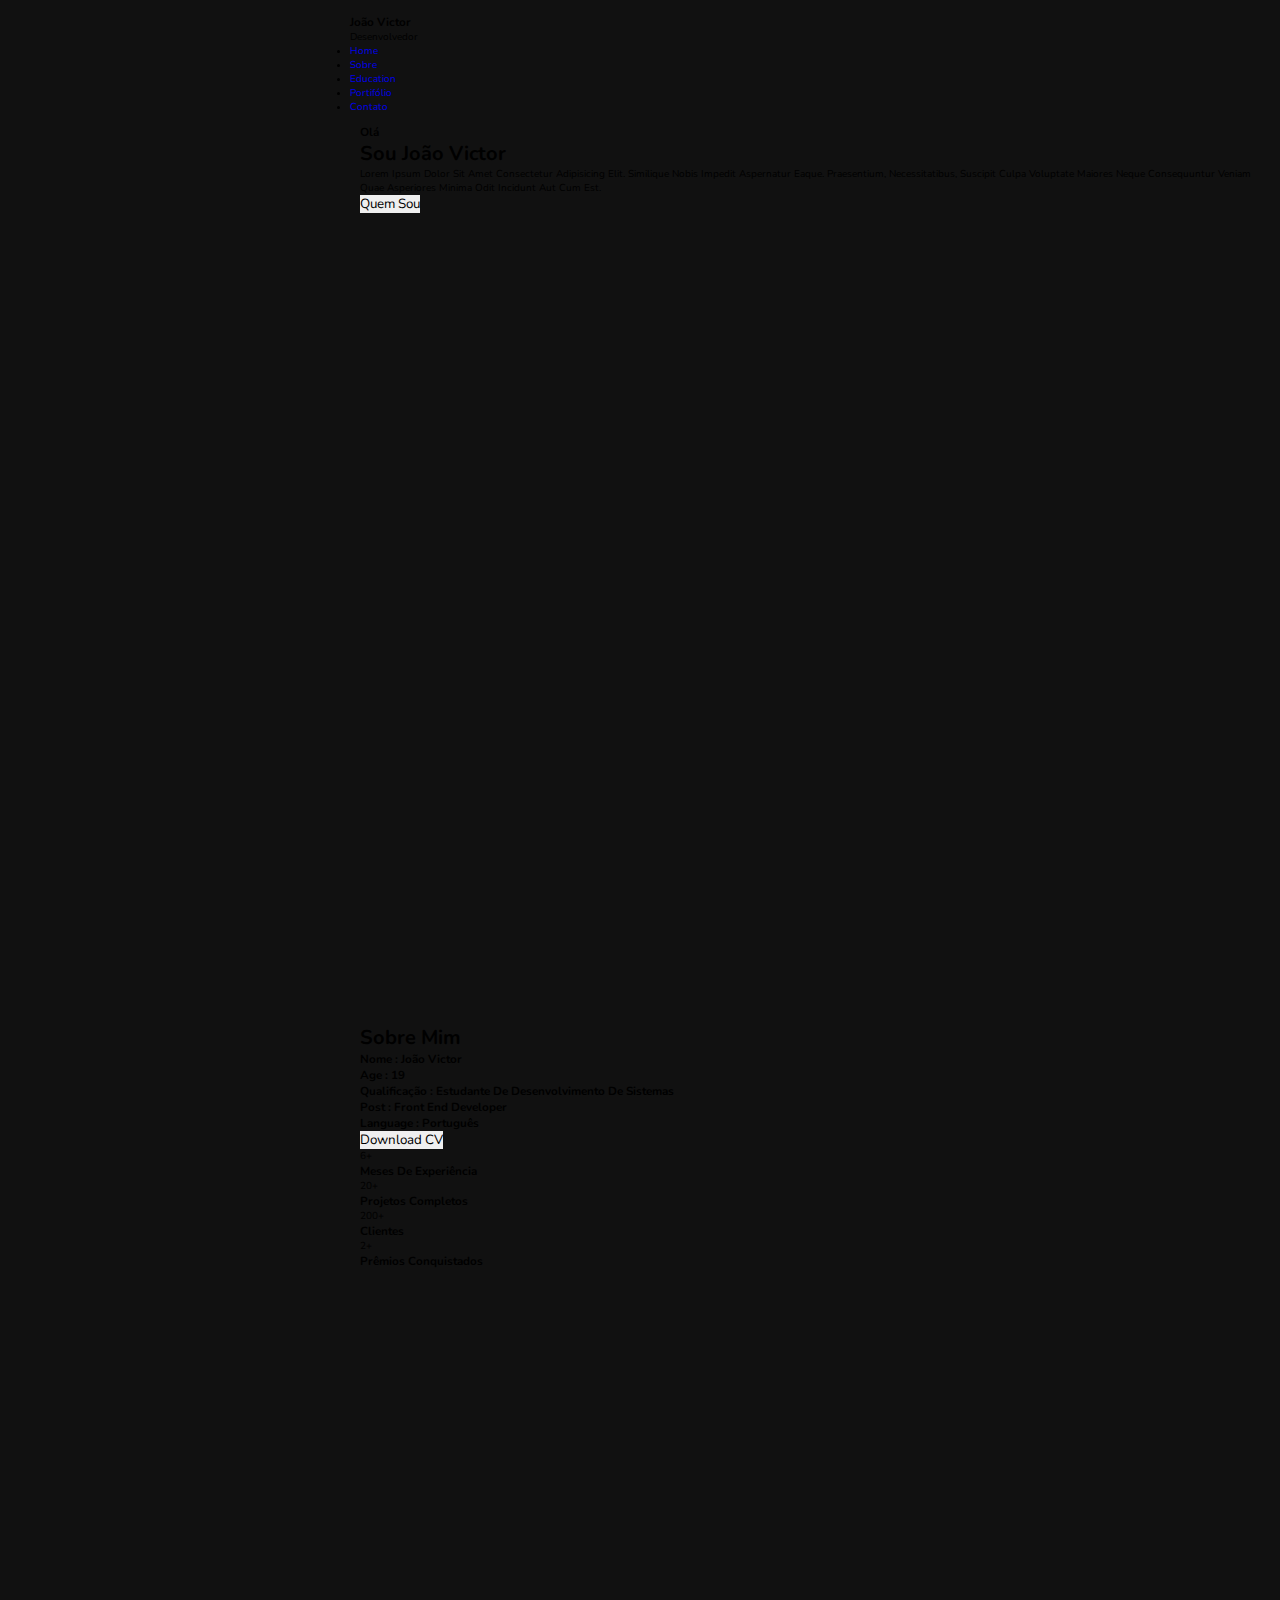
==== index (3).html @ 53fe6051 "projeto meu portifolio" ====
<!DOCTYPE html>
<html lang="pt-br">
<head>
    <meta charset="UTF-8">
    <meta http-equiv="X-UA-Compatible" content="IE=edge">
    <meta name="viewport" content="width=device-width, initial-scale=1.0">
    <title>Portifólio</title>

    <link rel="stylesheet" href="/portifolio (1).css">
    <!--Font awesome link-->
    <link rel="stylesheet" href="https://cdnjs.cloudflare.com/ajax/libs/font-awesome/6.1.1/css/all.min.css" integrity="sha512-KfkfwYDsLkIlwQp6LFnl8zNdLGxu9YAA1QvwINks4PhcElQSvqcyVLLD9aMhXd13uQjoXtEKNosOWaZqXgel0g==" crossorigin="anonymous" referrerpolicy="no-referrer" />
</head>
<body>

    <header>
<div class="user">
<img src="img/semfoto.jpeg" alt="">
<h3 class="nome">
    João Victor
</h3>
<p class="post">
     Desenvolvedor
</p>

</div>

<nav class="navbar">

    <ul>
        <li><a href="#home">Home</a></li>
        <li><a href="#sobre">Sobre</a></li>
        <li><a href="#education">Education</a></li>
        <li><a href="#portifolio">Portifólio</a></li>
        <li><a href="#contato">Contato</a></li>
    </ul>
</nav>


    </header>

    <div id="menu" class="fa fa-bars"></div>






    <section class="home" id="home">
<h3>Olá</h3>
<h1>Sou <span>João Victor</span></h1>

<p>
    Lorem ipsum dolor sit amet consectetur adipisicing elit. Similique nobis impedit aspernatur eaque. Praesentium, necessitatibus, suscipit culpa voluptate maiores neque consequuntur veniam quae asperiores minima odit incidunt aut cum est.
</p>

<a href="#sobre"><button class="btn">Quem sou <i class="fas fa-user"></i></button></a>
    </section>

<section class="sobre" id="sobre">

    <h1 class="heading"><span>Sobre </span>Mim</h1>
    <div class="row">
        <div class="info">
            <h3><span>nome : </span> João Victor</h3>
            <h3><span>age : </span>19</h3>
            <h3><span>Qualificação : </span>Estudante de Desenvolvimento de Sistemas</h3>
            <h3><span>post : </span> front end developer</h3>
        <h3><span>language : </span>Português</h3>
        <a href="#"><button class="btn">download CV <i class="fas fa-download"></i></button></a>
        </div>
        <div class="counter">
            <div class="box">
                <span>6+</span>
                <h3>meses de Experiência</h3>
            </div>

            <div class="box">
                <span>20+</span>
                <h3>Projetos completos</h3>
            </div>
    
    
            <div class="box">
                <span>200+</span>
                <h3>Clientes </h3>
            </div>
    
            <div class="box">
                <span>2+</span>
                <h3>Prêmios conquistados</h3>
            </div>
</div>    
    </div><!--row-->
</section>

<!--fim---------------------------------------------------------------------->
    



</body>
</html>
---- portifolio (1).css ----
@import url('https://fonts.googleapis.com/css2?family=Nunito:wght@300;400;600&display=swap');

:root{

    --blue:#4cc5f5;
    /*--yellow:#f9ca24;*/
}

*{
    font-family: 'Nunito', sans-serif;
    margin: 0;
    padding: 0;
    box-sizing: border-box;
    text-decoration: none;
    outline: none;
    border: none;
    text-transform: capitalize;
    transition: all .2s linear;
}

*::selection{
    background: var(--blue);
    color: #333;
}

html{
    font-size: 62.5%;
    overflow-x: hidden;
}
html::-webkit-scrollbar{
    width: 1.4rem;
}
html::-webkit-scrollbar-track{
    background: #222;
}
html::-webkit-scrollbar-thumb{
    background: var(--blue);
}
body{
    background: #111;
    overflow-x: hidden;
    padding-left: 35rem;
    
}

section{

    min-height: 100vh;
    padding: 1rem;
}

/*fim--------------------------------------------------*/
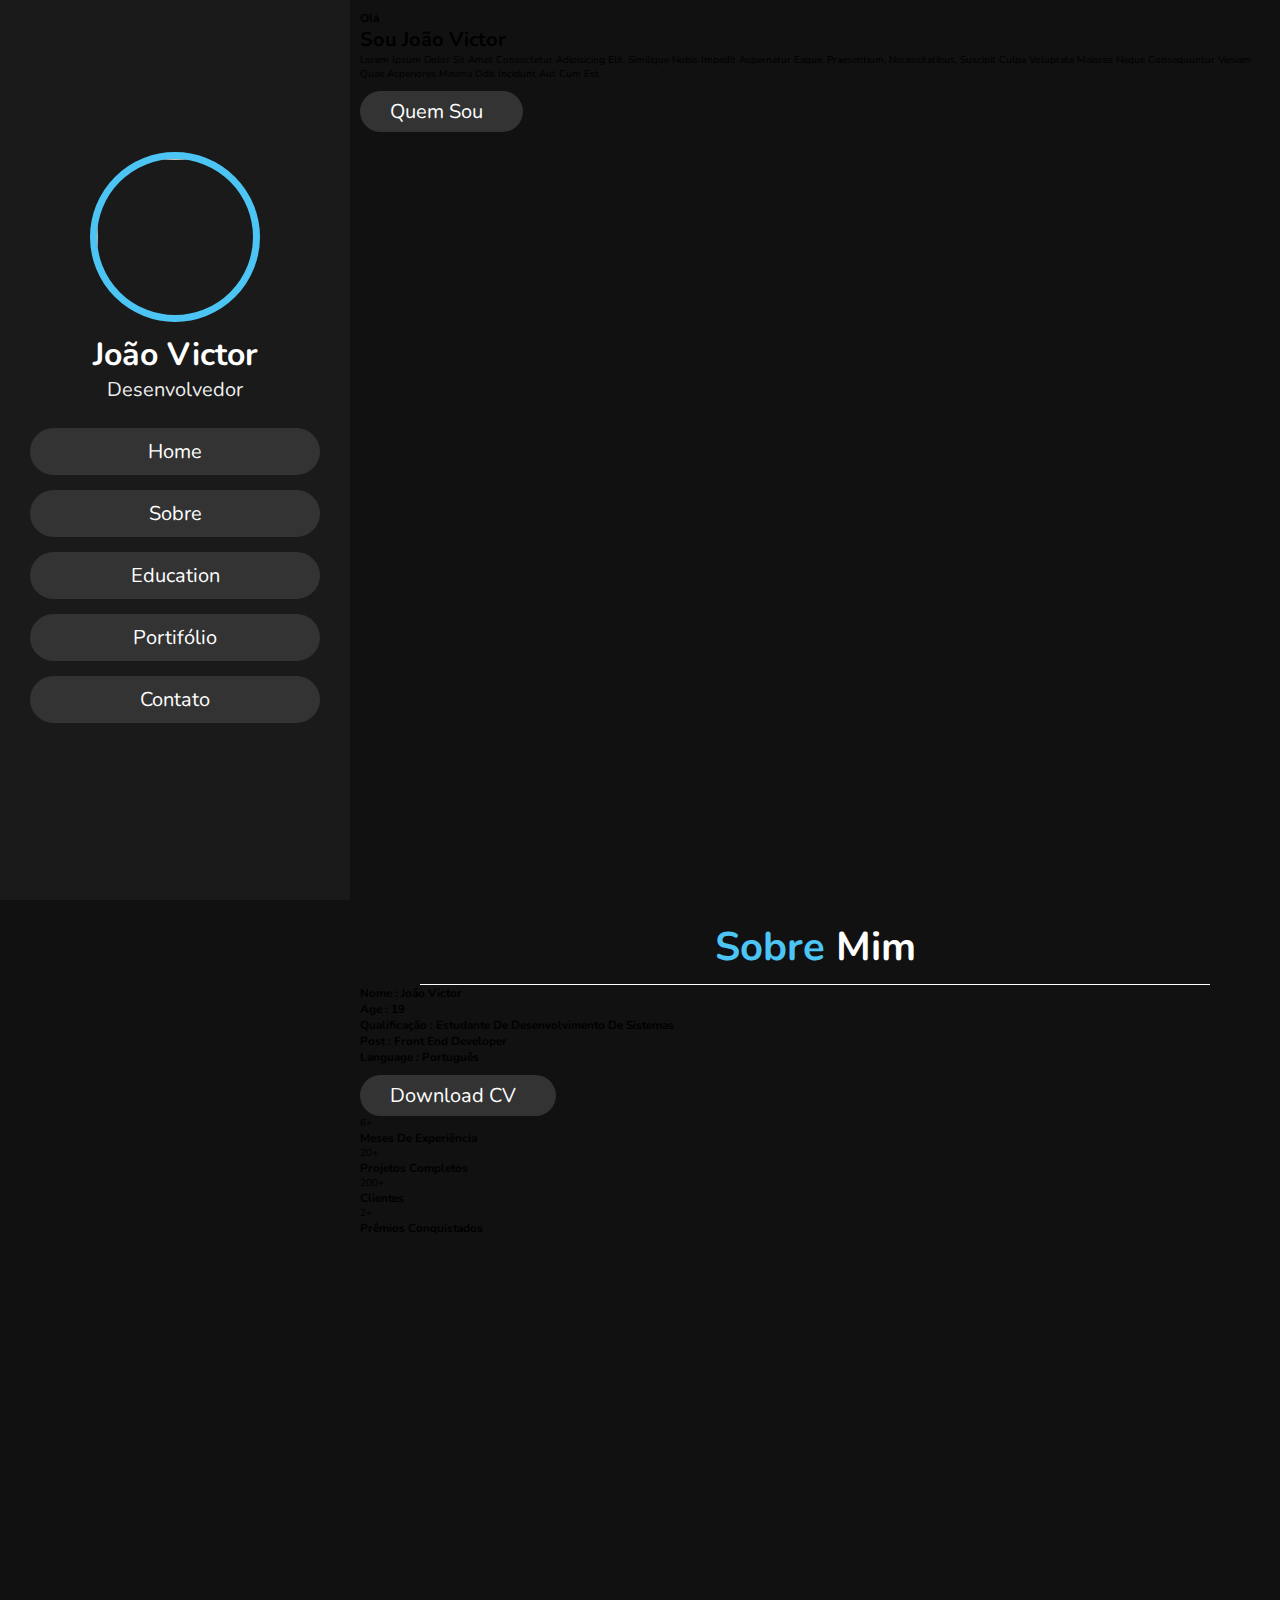
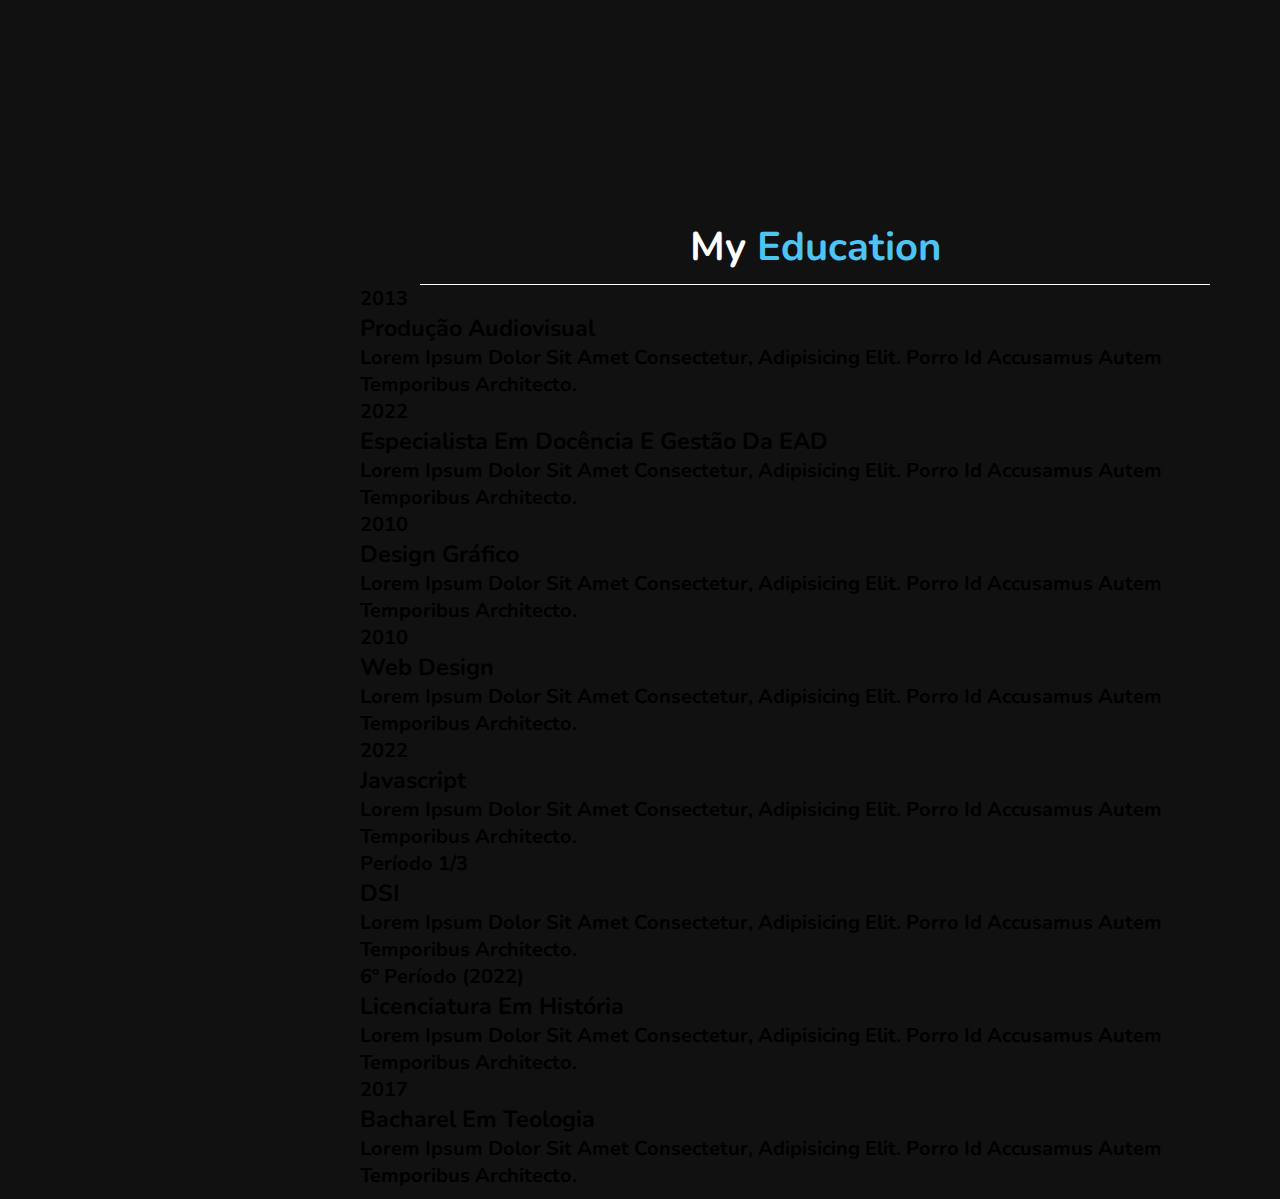
==== commit a2e40d66: "menu de informacao" ====
--- a/index (3).html
+++ b/index (3).html
@@ -93,7 +93,77 @@
     </div><!--row-->
 </section>
 
-<!--fim---------------------------------------------------------------------->
+
+<!--education-->
+<section class="education" id="education">
+    <h1 class="heading">My <span> 
+        Education</span><h1>
+        <div class="box-container">
+    
+        <div class="box">
+        <i class="fas fa-graduation-cap"></i>
+        <span>2013</span>
+        <h3>Produção Audiovisual</h3>
+        <p>Lorem ipsum dolor sit amet consectetur, adipisicing elit. Porro id accusamus autem temporibus architecto.</p>
+            </div>
+            <div class="box">
+                <i class="fas fa-graduation-cap"></i>
+                <span>2022</span>
+                <h3 class="tam">Especialista em Docência e Gestão da EAD</h3>
+                <p>Lorem ipsum dolor sit amet consectetur, adipisicing elit. Porro id accusamus autem temporibus architecto.</p>
+        
+            </div>
+        
+            <div class="box">
+                <i class="fas fa-graduation-cap"></i>
+                <span>2010</span>
+                <h3>Design Gráfico</h3>
+                <p>Lorem ipsum dolor sit amet consectetur, adipisicing elit. Porro id accusamus autem temporibus architecto.</p>
+        
+            </div>
+            <div class="box">
+                <i class="fas fa-graduation-cap"></i>
+                <span>2010</span>
+                <h3>Web Design</h3>
+                <p>Lorem ipsum dolor sit amet consectetur, adipisicing elit. Porro id accusamus autem temporibus architecto.</p>
+        
+            </div>
+        
+            <div class="box">
+                <i class="fas fa-graduation-cap"></i>
+                <span>2022</span>
+                <h3 >Javascript</h3>
+                <p>Lorem ipsum dolor sit amet consectetur, adipisicing elit. Porro id accusamus autem temporibus architecto.</p>
+        
+            </div>
+        
+            <div class="box">
+                <i class="fas fa-graduation-cap"></i>
+                <span>Período 1/3</span>
+                <h3>DSI</h3>
+                <p>Lorem ipsum dolor sit amet consectetur, adipisicing elit. Porro id accusamus autem temporibus architecto.</p>
+        
+            </div>
+        
+            <div class="box">
+                <i class="fas fa-graduation-cap"></i>
+                <span>6º Período (2022)</span>
+                <h3>Licenciatura em História</h3>
+                <p>Lorem ipsum dolor sit amet consectetur, adipisicing elit. Porro id accusamus autem temporibus architecto.</p>
+        
+            </div>
+        
+            <div class="box">
+                <i class="fas fa-graduation-cap"></i>
+                <span>2017</span>
+                <h3>Bacharel em Teologia</h3>
+                <p>Lorem ipsum dolor sit amet consectetur, adipisicing elit. Porro id accusamus autem temporibus architecto.</p>
+        
+            </div>
+    
+            </div><!--box-container-->
+        </section>
+    
     
 
 
--- a/portifolio (1).css
+++ b/portifolio (1).css
@@ -49,4 +49,107 @@
     padding: 1rem;
 }
 
-/*fim--------------------------------------------------*/
+
+.btn{
+    padding: .7rem 3rem;
+    background: #333;
+    color: #fff;
+    cursor: pointer;
+    margin-top: 1rem;
+    font-size: 2rem;
+    border-radius: 5rem;
+}
+
+.btn i {
+    padding: 0 .5rem;
+    font-size: 1.8rem;
+}
+
+.btn:hover{
+    background: var(--blue);
+}
+
+.heading{
+    text-align: center;
+    margin: 0 6rem;
+    font-size: 4rem;
+    padding: 1rem;
+    border-bottom: .1rem solid #fff;
+    color: #fff;
+}
+
+.heading span{
+    color: var(--blue);
+}
+
+header{
+        position: fixed;
+        top: 0;
+        left: 0;
+        z-index: 1000;
+        height: 100%;
+        width: 35rem;
+        background: #1a1a1a;
+        display: flex;
+        align-items: center;
+        justify-content: center;
+        flex-flow: column;
+        text-align: center;
+}
+
+header .user img{
+        height: 17rem;
+        width: 17rem;
+        border-radius: 50%;
+        object-fit: cover;
+        margin-bottom: 1rem;
+        border: .7rem solid var(--blue);
+}
+
+header .user .nome{
+        font-size: 3.2rem;
+        color: #fff;
+}
+
+header .user .post{
+        font-size: 2rem;
+        color: #eee;
+}
+
+header .navbar{
+            width: 100%;
+        
+}
+
+header .navbar ul{
+            list-style: none;
+            padding: 1rem 3rem;
+}
+
+header .navbar ul li a{
+            display: block;
+            padding: 1rem;
+            margin: 1.5rem 0;
+            background: #333;
+            color: #fff;
+            font-size: 2rem;
+            border-radius: 5rem;
+}      
+
+header .navbar ul li a:hover{
+            background: var(--blue);
+}        
+
+ #menu{
+            position: fixed;
+            top:2rem; 
+            right:2rem;
+            background:#333;
+            color:#fff;
+            cursor: pointer;
+            font-size: 2.5rem;
+            padding:1rem 1.5rem;
+            z-index: 1000;
+            display: none;
+}
+    
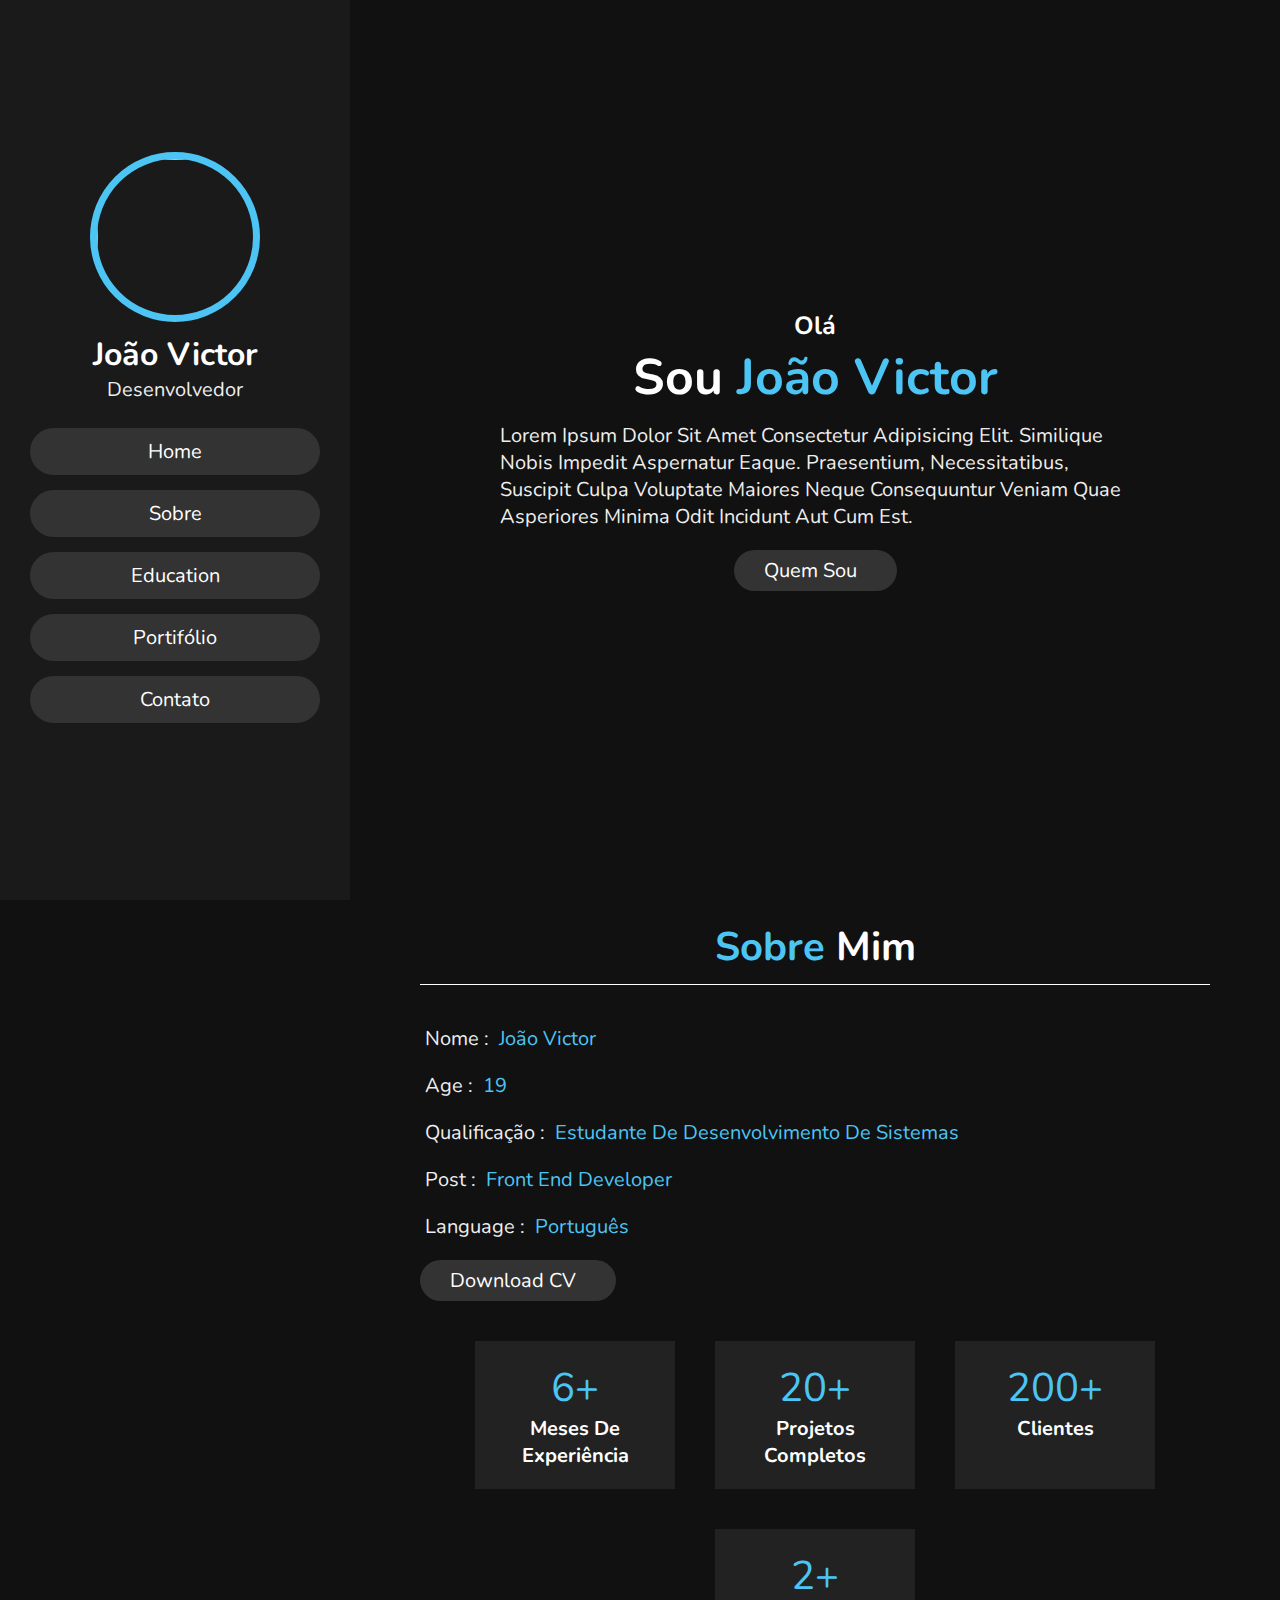
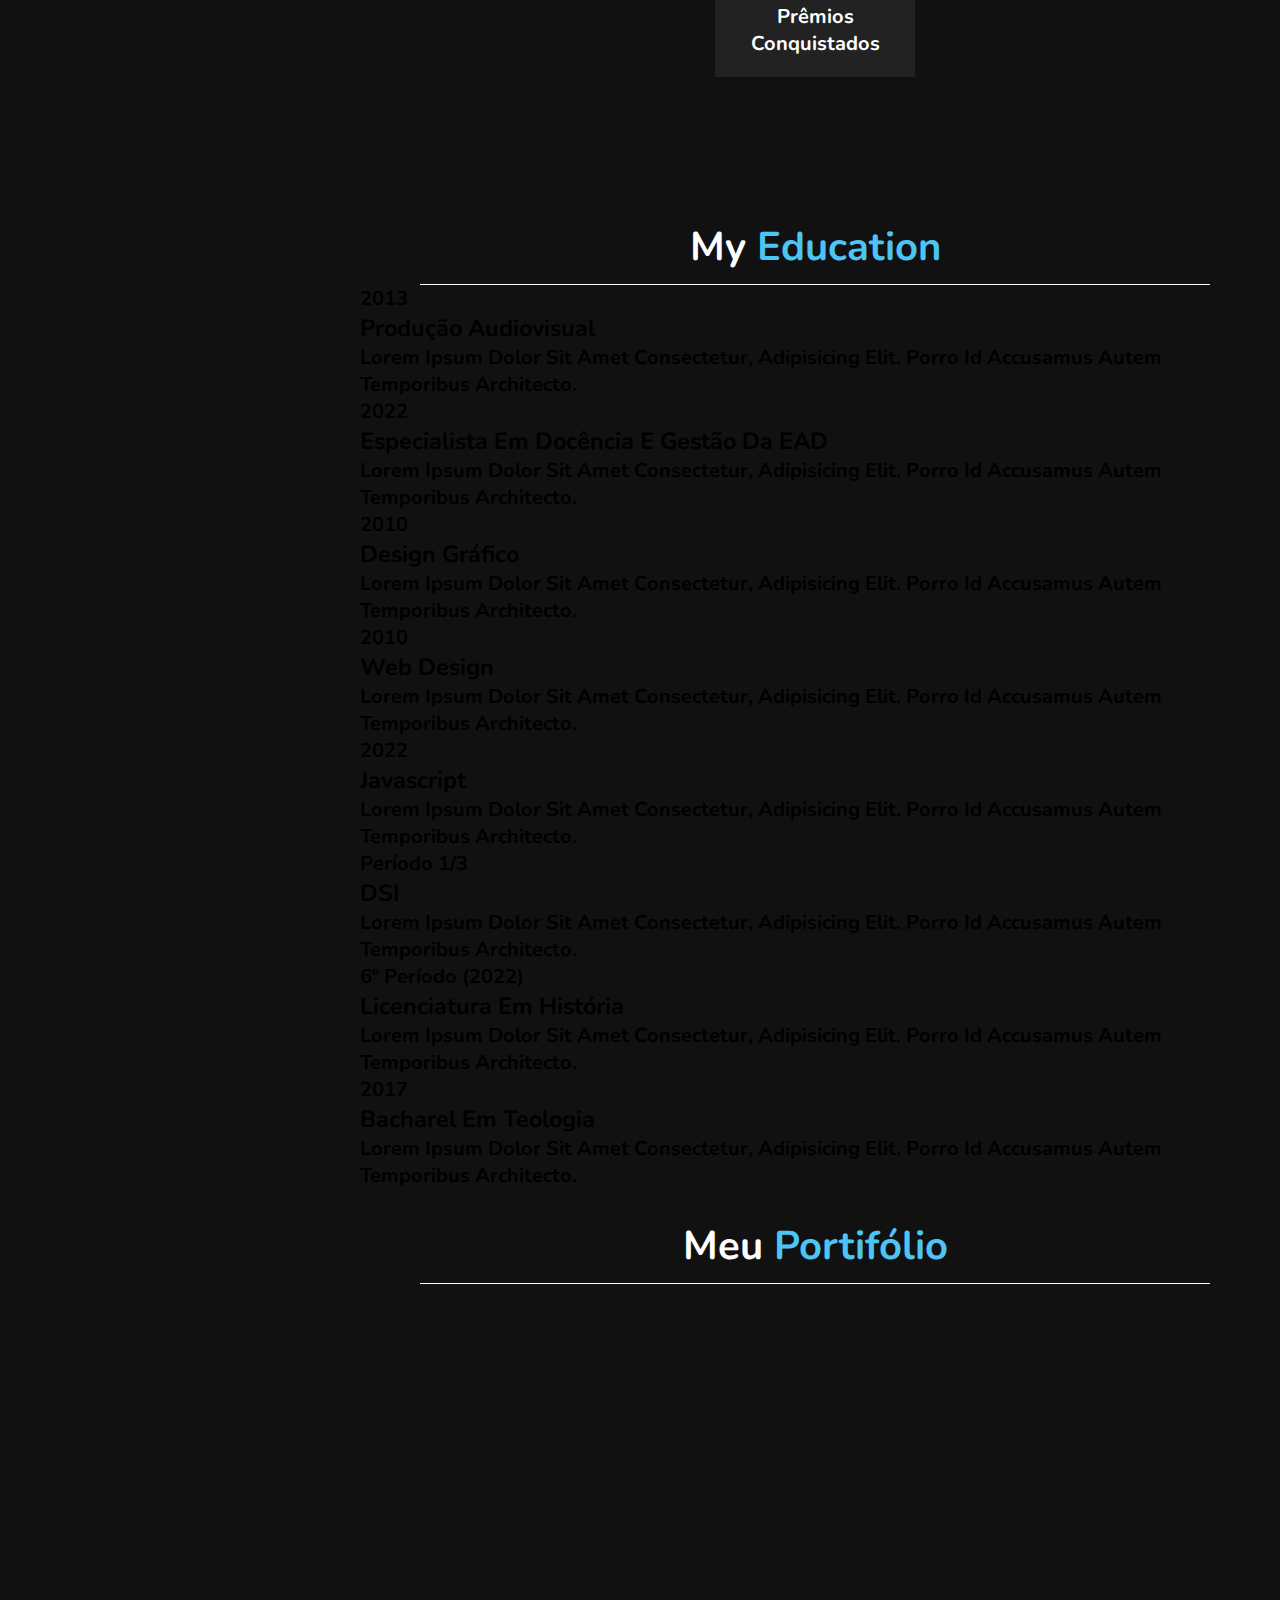
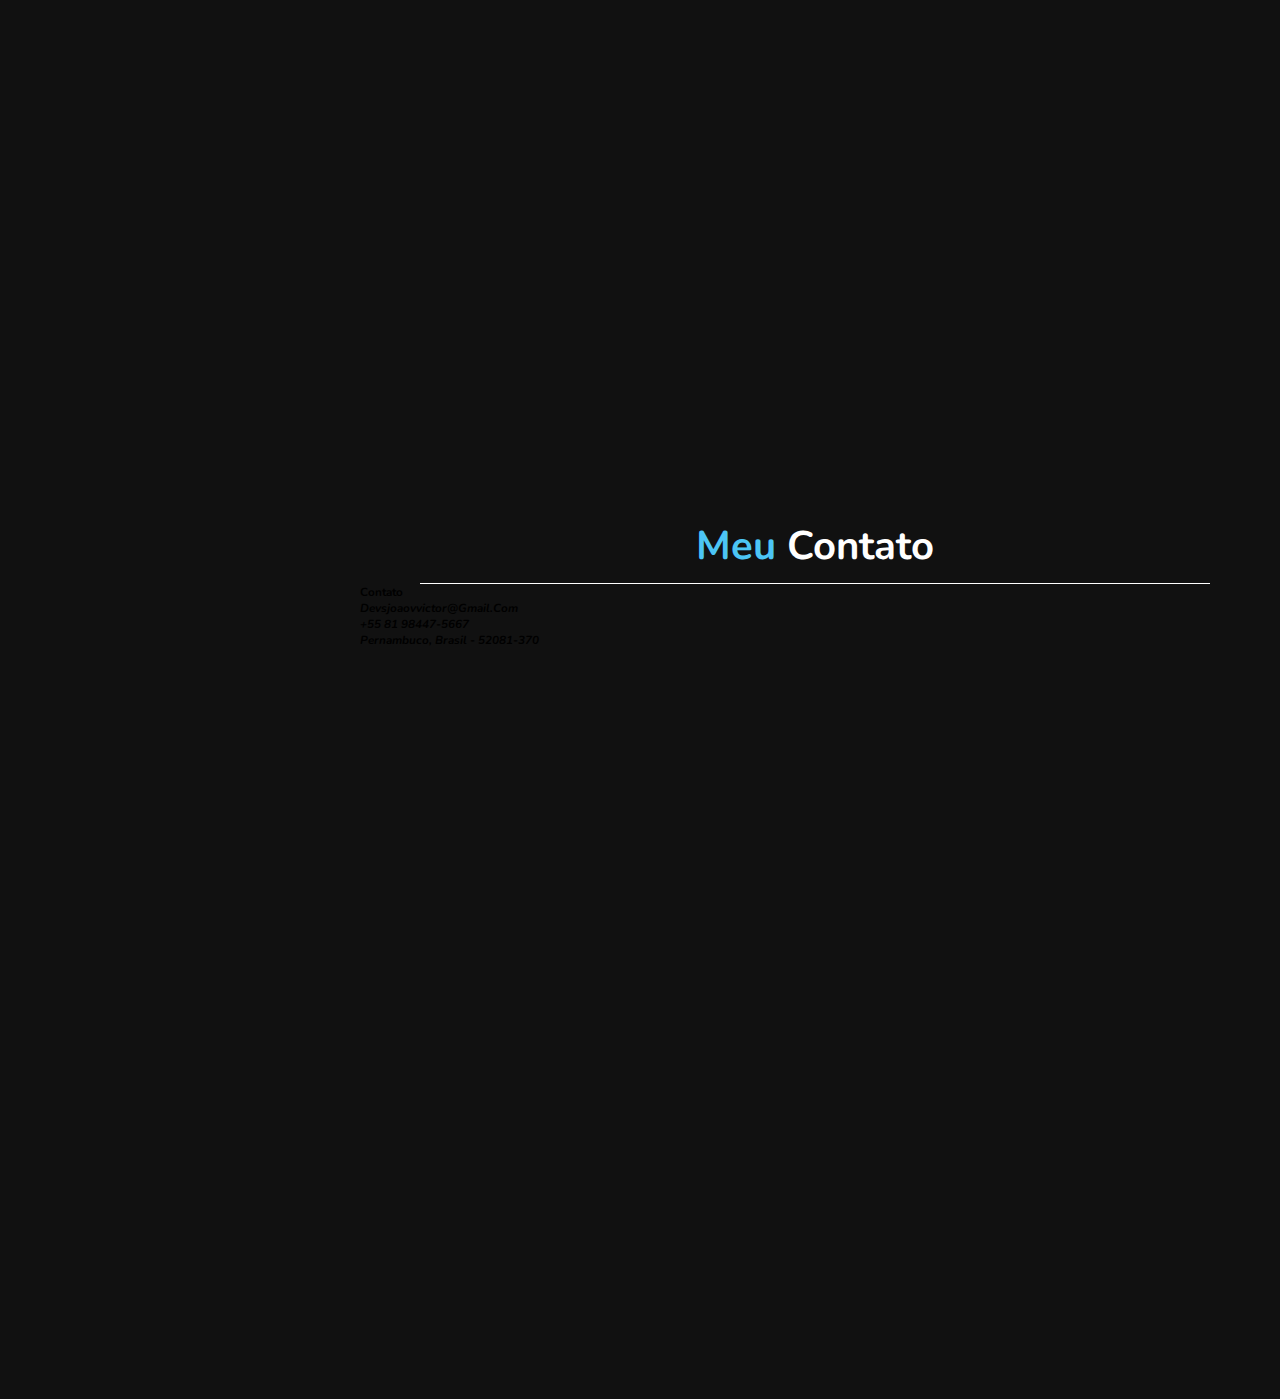
==== commit 4f670e26: "commit portifolio" ====
--- a/index (3).html
+++ b/index (3).html
@@ -163,7 +163,61 @@
     
             </div><!--box-container-->
         </section>
-    
+
+        <section class="portifolio" id="portifolio">
+            <h1 class="heading">Meu<span>
+            Portifólio
+            </span></h1>
+            
+            <div class="box-container">
+                <div class="box">
+                    <img src="img/dog.jpg" alt="">
+                </div>
+            
+            <div class="box">
+                <img src="img/Skyscanner.jpg" alt="">
+            </div>
+            
+            <div class="box">
+                <img src="img/transferir.jpg" alt="">
+            </div>
+            
+            <div class="box">
+                <img src="img/youtube.jpg" alt="">
+            </div>
+            
+            </div>
+            
+            
+            
+            
+            </section>
+            
+            <section class="contato" id="contato">
+            
+                <h1 class="heading"><span>Meu </span>Contato</h1>
+            
+                <div class="row">
+            
+                    <div class="content">
+            
+                        <h3 class="title">Contato</h3>
+                        <div class="info">
+                            <h3>
+                                <i class="fas fa-envelope"> devsjoaovvictor@gmail.com</i>
+                            </h3>
+            
+                            <h3>
+                                <i class="fas fa-phone"> +55 81 98447-5667</i>
+                            </h3>
+            
+                            <h3>
+                                <i class="fas fa-map-marker-alt"> Pernambuco, Brasil - 52081-370</i>
+                            </h3>
+            
+                        </div>
+            
+                    </div>
     
 
 
--- a/portifolio (1).css
+++ b/portifolio (1).css
@@ -153,3 +153,82 @@
             display: none;
 }
     
+
+.home{
+    display: flex;
+    justify-content: center;
+    align-items: center;
+    flex-flow: column;
+    padding: 0 15rem;
+}
+
+.home h3{
+    font-size: 2.5rem;
+    color: #fff;
+}
+
+.home h1{
+    font-size: 5rem;
+    color: #fff;
+}
+
+.home h1 span{
+    color: var(--blue);
+}
+
+.home p{
+    font-size: 2rem;
+    color: #eee;
+    padding: 1rem 0;
+}
+
+.sobre .row{
+    display: flex;
+    align-items: center;
+    justify-content: center;
+    flex-wrap: wrap;
+    padding: 1rem 0;
+}
+
+.sobre .row .info{
+    flex: 1 1 48rem;
+    padding: 2rem 1rem;
+    padding-left: 6rem;
+}
+
+.sobre .row .info h3{
+    font-size: 2rem;
+    color: var(--blue);
+    padding: 1rem 0;
+    font-weight: normal;
+}
+
+.sobre .row .info h3 span{
+    color: #eee;
+    padding: 0.5rem;
+}
+
+.sobre .row .counter{
+    flex: 1 1 48rem;
+    display: flex;
+    justify-content: center;
+    flex-wrap: wrap;
+}
+
+.sobre .row .counter .box{
+    width: 20rem;
+    background: #222;
+    text-align: center;
+    padding: 2rem;
+    margin: 2rem;
+}
+
+.sobre .row .counter .box span{
+    font-size: 4rem;
+    color: var(--blue);
+}
+
+.sobre .row .counter .box h3{
+    font-size: 2rem;
+    color: #fff;
+}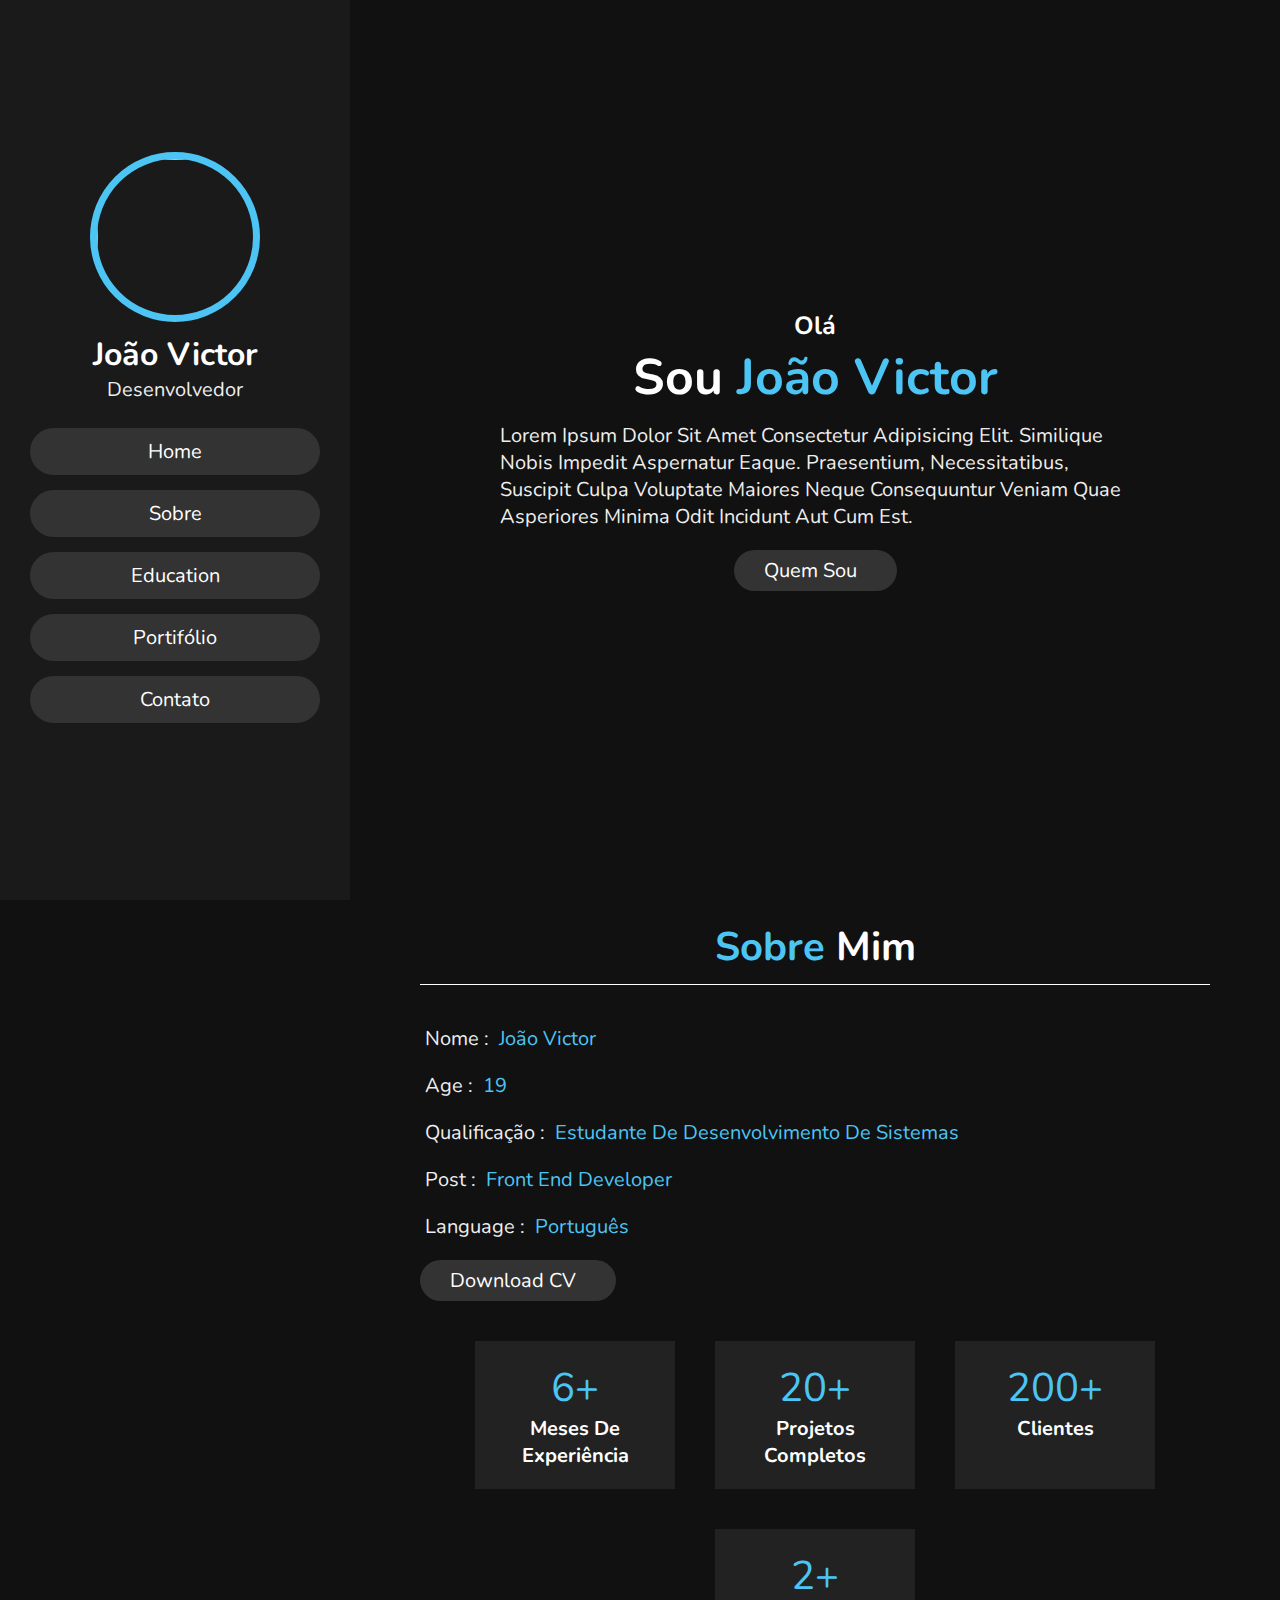
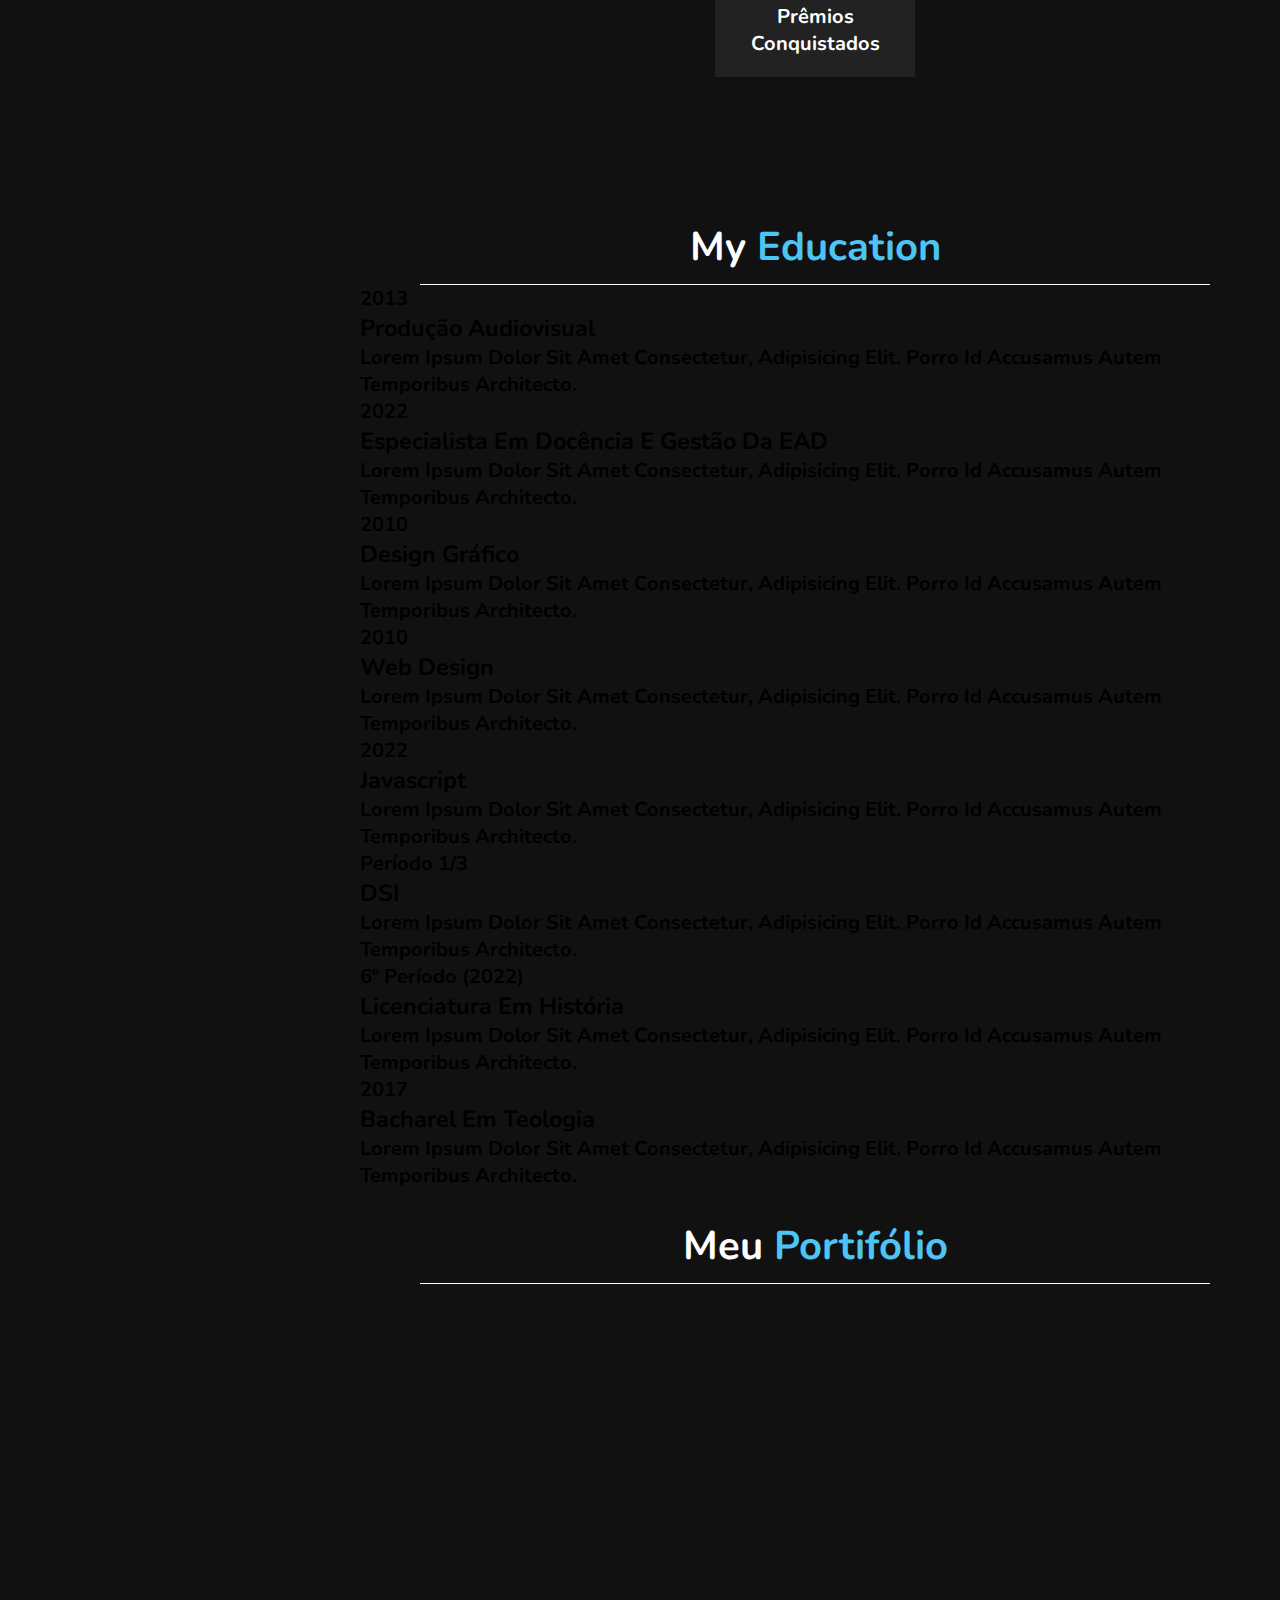
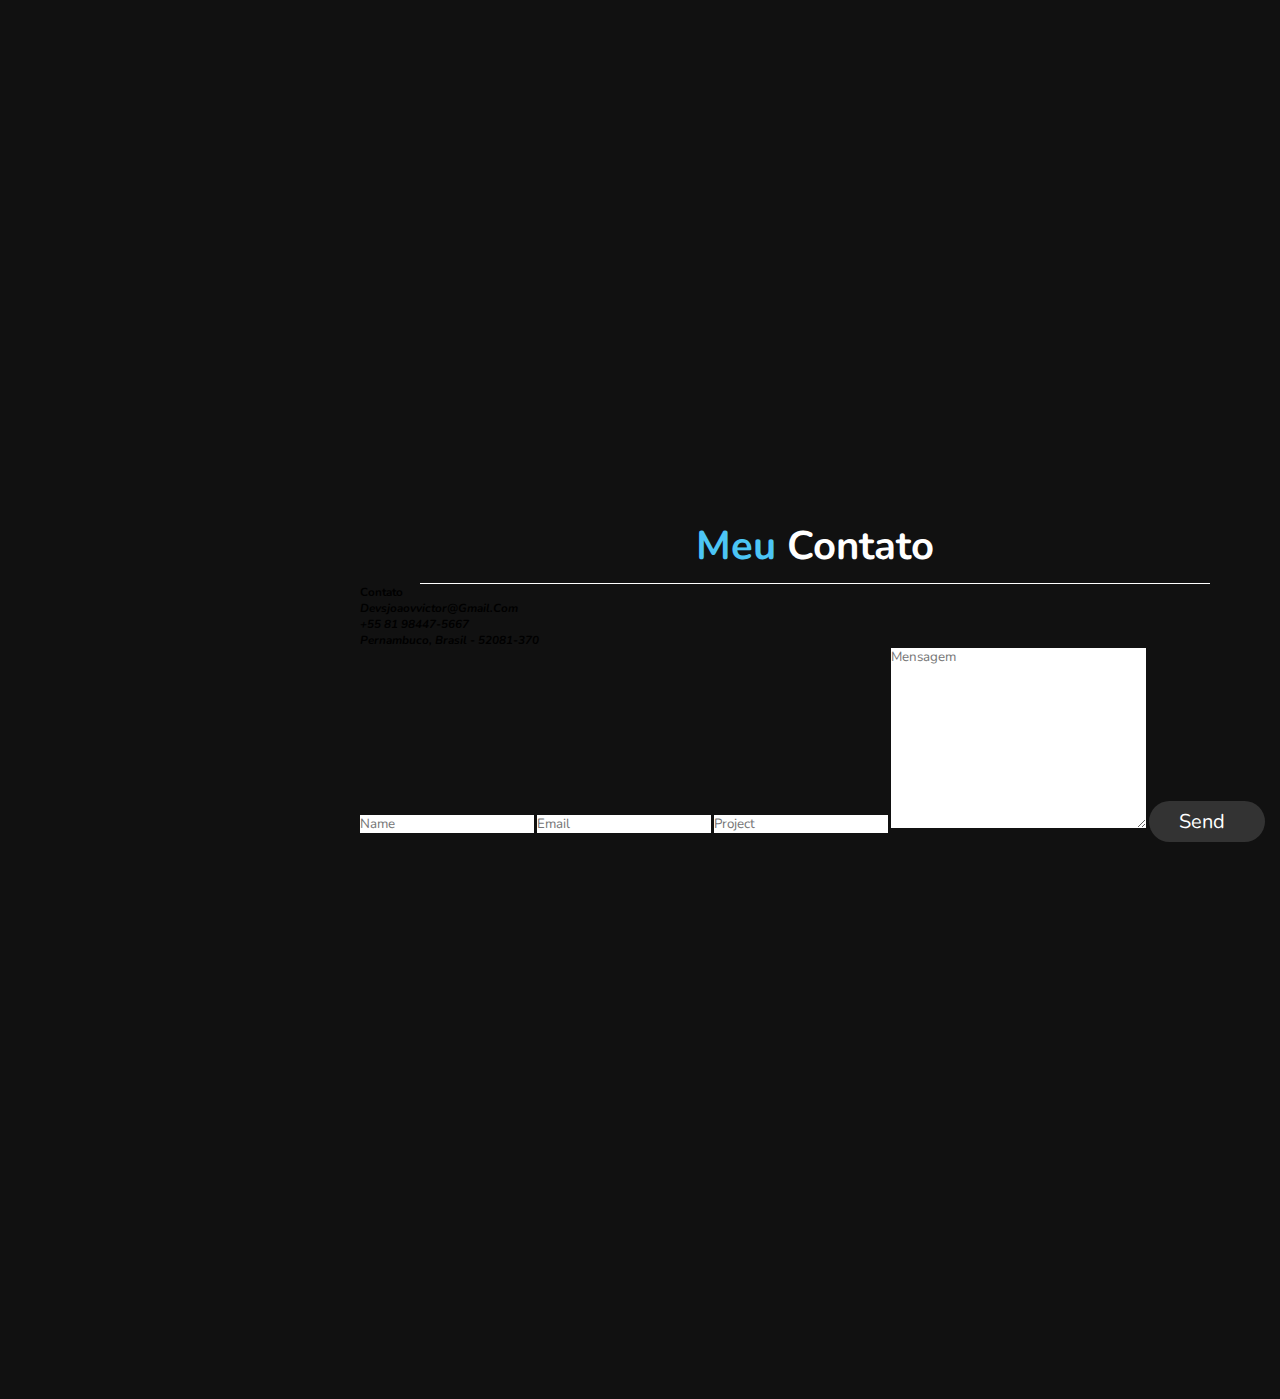
==== commit ef50c9fa: "mensagens" ====
--- a/index (3).html
+++ b/index (3).html
@@ -218,6 +218,21 @@
                         </div>
             
                     </div>
+
+
+                    <form action="">
+
+                        <input type="text" placeholder="name" class="box">
+                        <input type="email" placeholder="email" class="box">
+                        <input type="text" placeholder="project" class="box">
+                        <textarea name="" id="" cols="30" rows="10" class="box mensagem" placeholder="mensagem"></textarea>
+            
+                        <button type="submit" class="btn" >Send<i class="fas fa-paper-plane"></i></button>
+                    </form>
+                </div><!--row-->
+            
+            
+            </section>
     
 
 
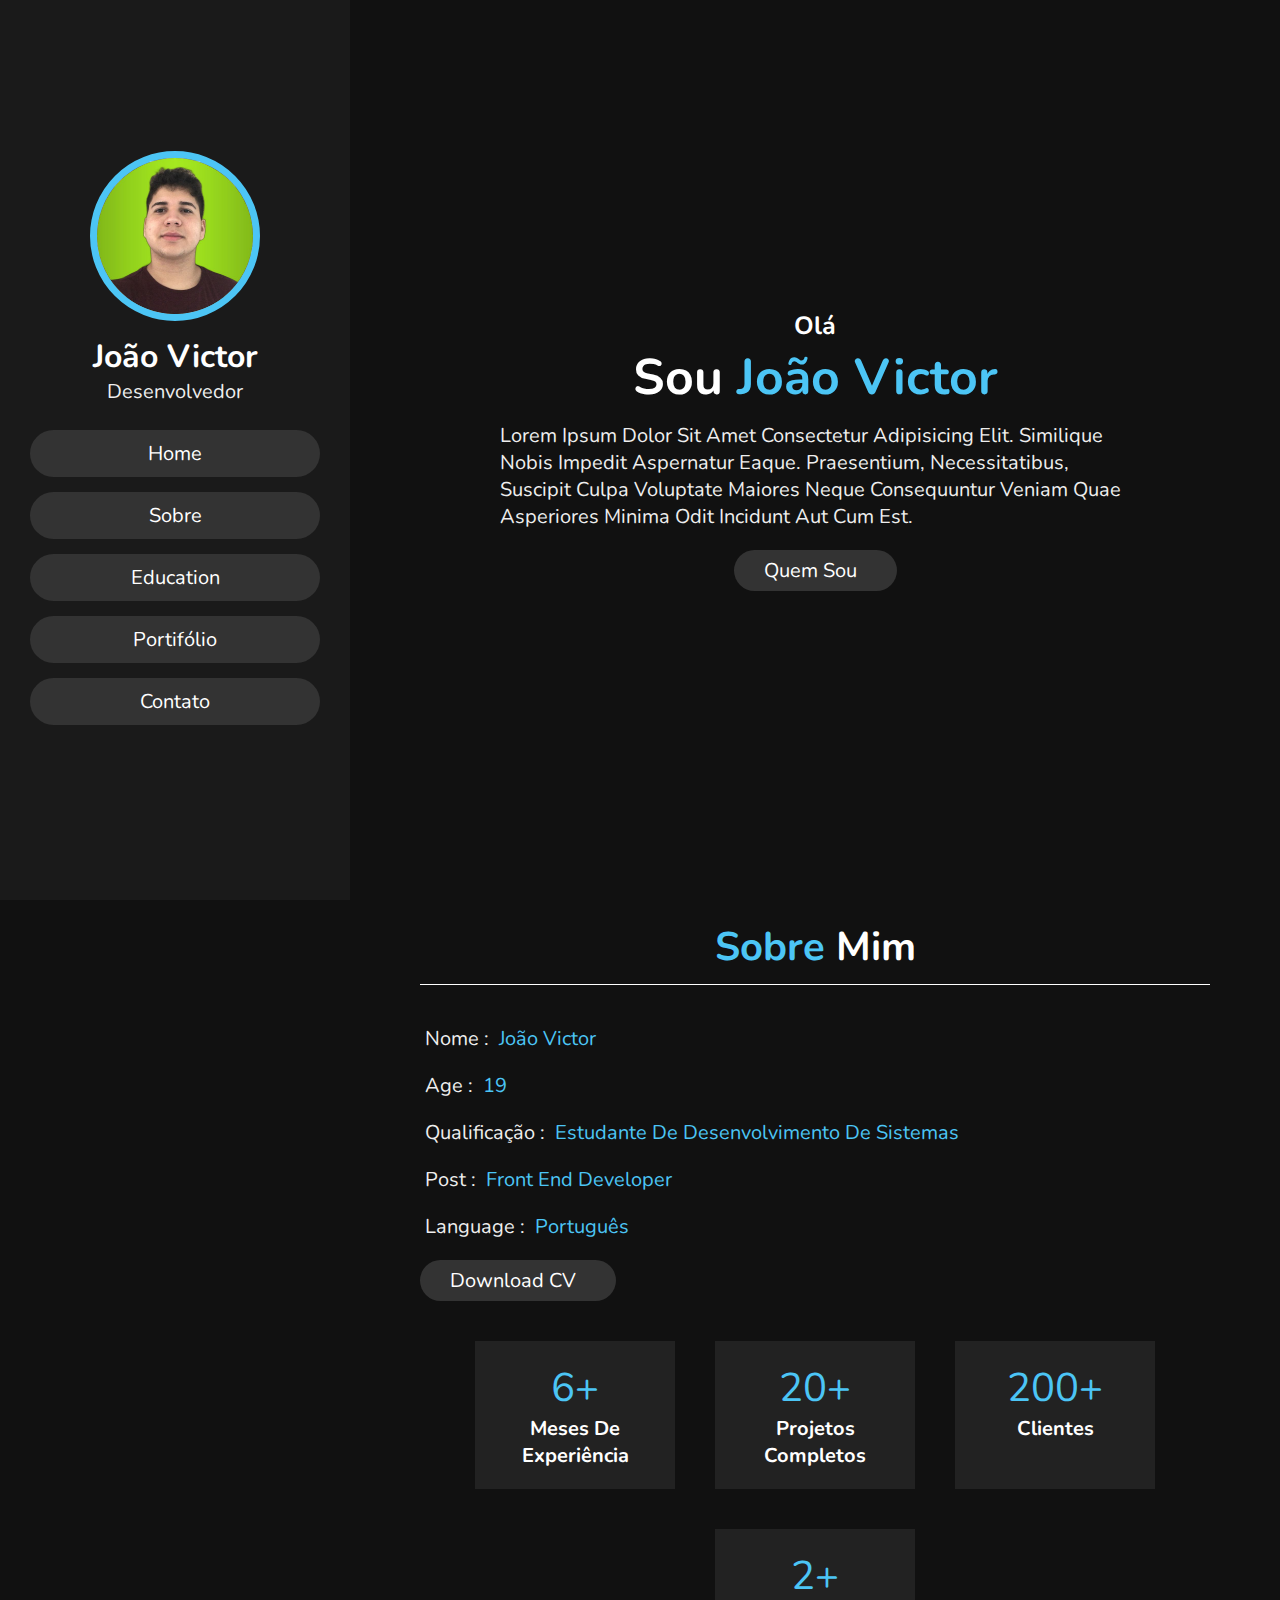
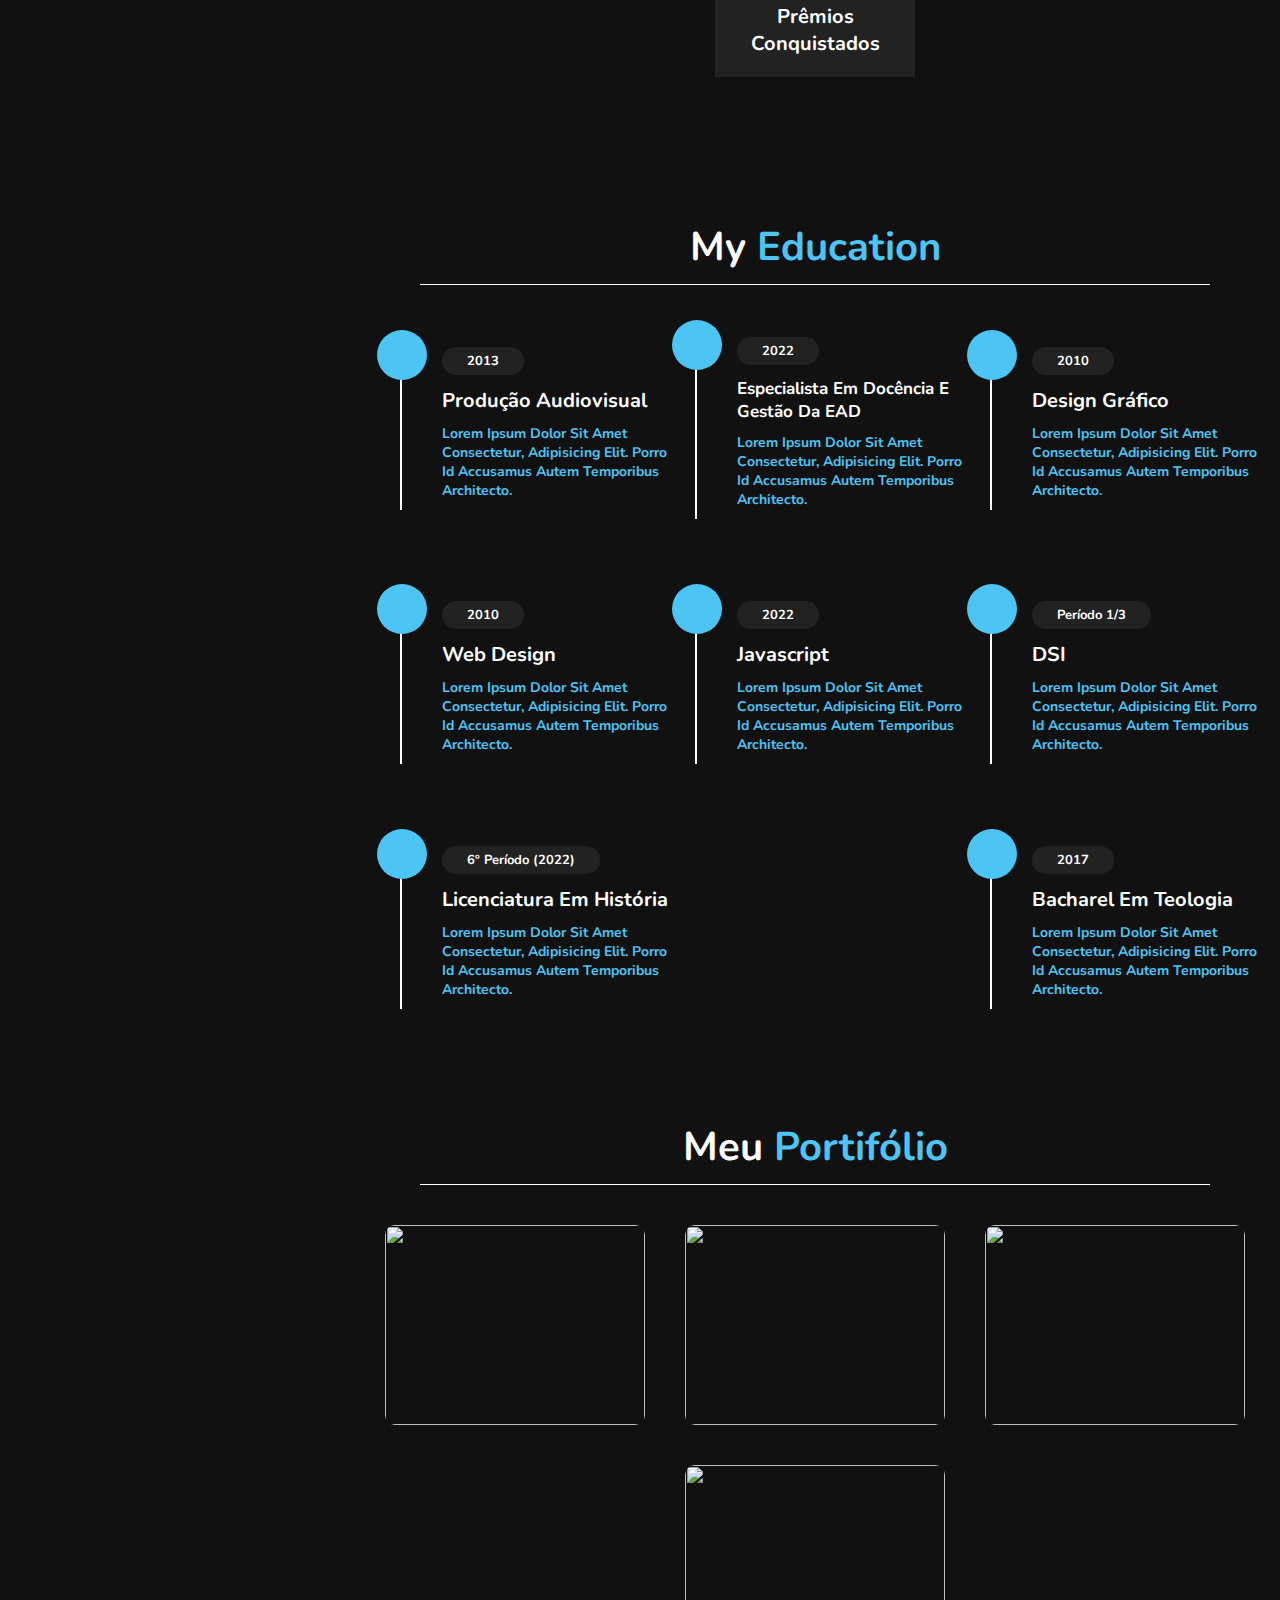
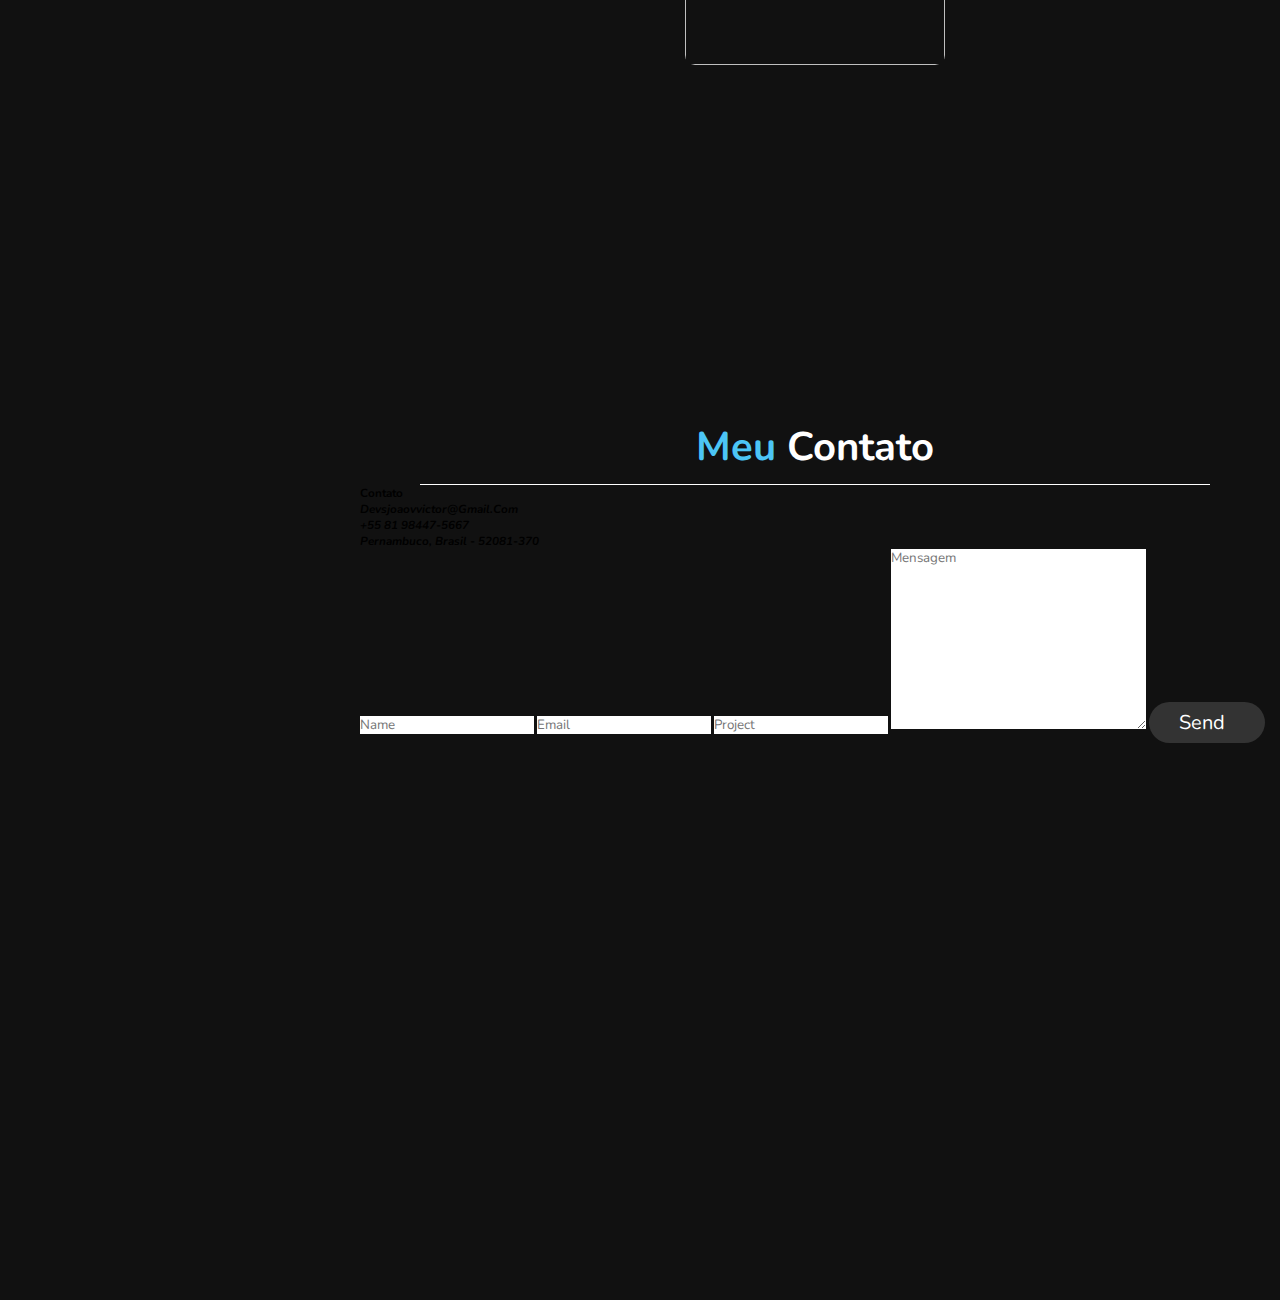
==== commit 77e05d27: "minha imagem no portifolio" ====
--- a/index (3).html
+++ b/index (3).html
@@ -14,7 +14,7 @@
 
     <header>
 <div class="user">
-<img src="img/semfoto.jpeg" alt="">
+<img src="img/WhatsApp Image 2022-07-23 at 19.34.49.jpeg" alt="">
 <h3 class="nome">
     João Victor
 </h3>
--- a/portifolio (1).css
+++ b/portifolio (1).css
@@ -231,4 +231,94 @@
 .sobre .row .counter .box h3{
     font-size: 2rem;
     color: #fff;
+}
+
+
+.education .box-container{
+    display: flex;
+    align-items: center;
+    justify-content: space-between;
+    flex-wrap: wrap;
+    padding: 1rem 0;
+    padding-left: 3rem;
+}
+
+.education .box-container .box{
+    width: 27rem;
+    margin: 4rem 1rem;
+    padding-left: 4rem;
+    border-left: .2rem solid #fff;
+    position: relative;
+}
+
+.education .box-container .box span{
+    font-size: 1.3rem;
+    background: #222;
+    color: #fff;
+    border-radius: 5rem;
+    padding: .5rem 2.5rem;
+}
+
+.education .box-container .box h3{
+    font-size: 2rem;
+    color: #fff;
+    padding-top: 1.5rem;
+}
+
+.education .box-container .box .tam{
+    font-size: 1.7rem;
+    color: #fff;
+    padding-top: 1.5rem;
+}
+
+/*.education .box-container .box .tam2{
+    font-size: 2.5rem;
+    color: #fff;
+    padding-top: 1.5rem;
+}*/
+
+.education .box-container .box p{
+    font-size: 1.4rem;
+    color: #4cc5f5;
+    padding: 1rem 0;
+}
+
+.education .box-container .box i{
+    position: absolute;
+    top: -1.5rem; left: -2.5rem;
+    height: 5rem;
+    width: 5rem;
+    border-radius: 50%;
+    line-height: 5rem;
+    text-align: center;
+    font-size: 2rem;
+    color: #fff;
+    background: var(--blue);
+}
+
+.portifolio .box-container {
+    display: flex;
+    align-items: center;
+    justify-content: center;
+    flex-wrap: wrap;
+    padding: 2rem 0;
+}
+
+.portifolio .box-container .box{
+    height: 20rem;
+    width: 26rem;
+    border-radius: 1rem;
+    margin: 2rem;
+    overflow: hidden;
+    cursor: pointer;
+}
+
+.portifolio .box-container .box img{
+    height: 100%;
+    width: 100%;
+    object-fit: cover;
+}
+
+.portifolio .box-container .box:hover img{
+    transform: scale(1.2);
 }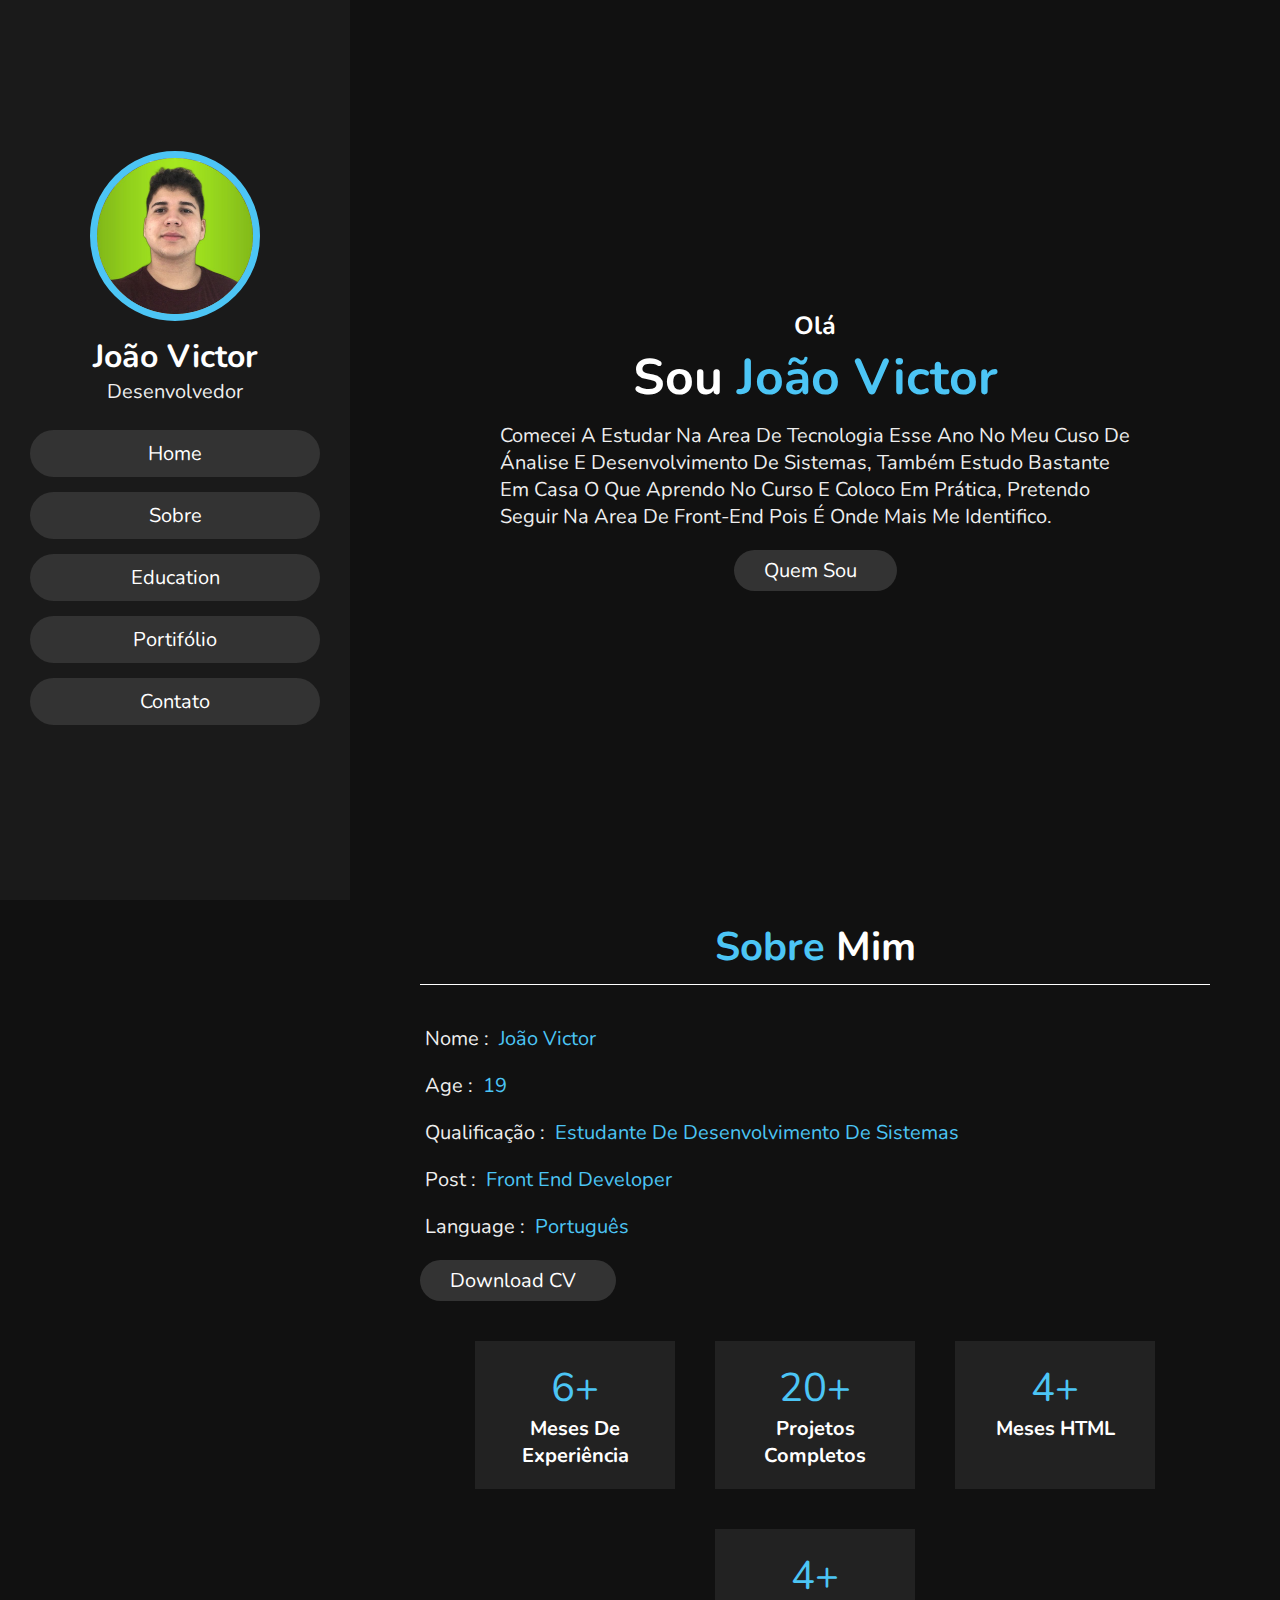
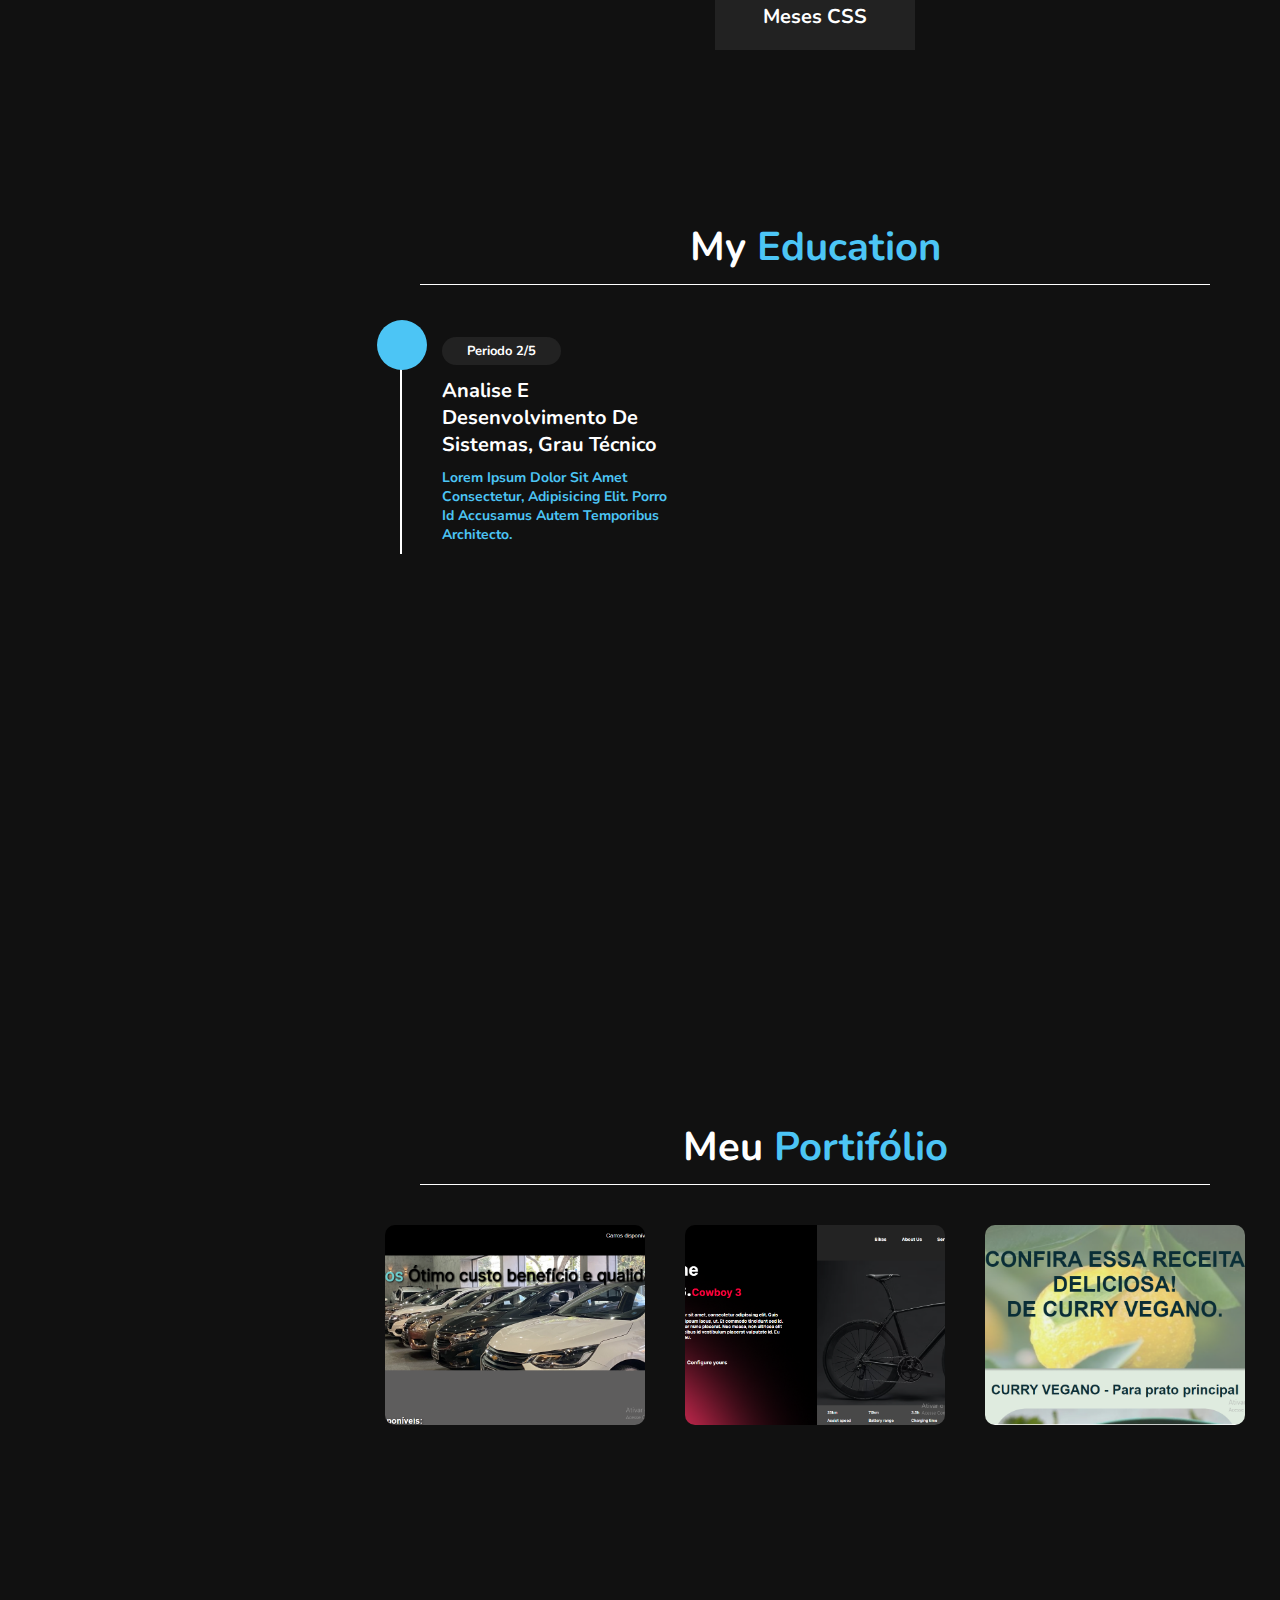
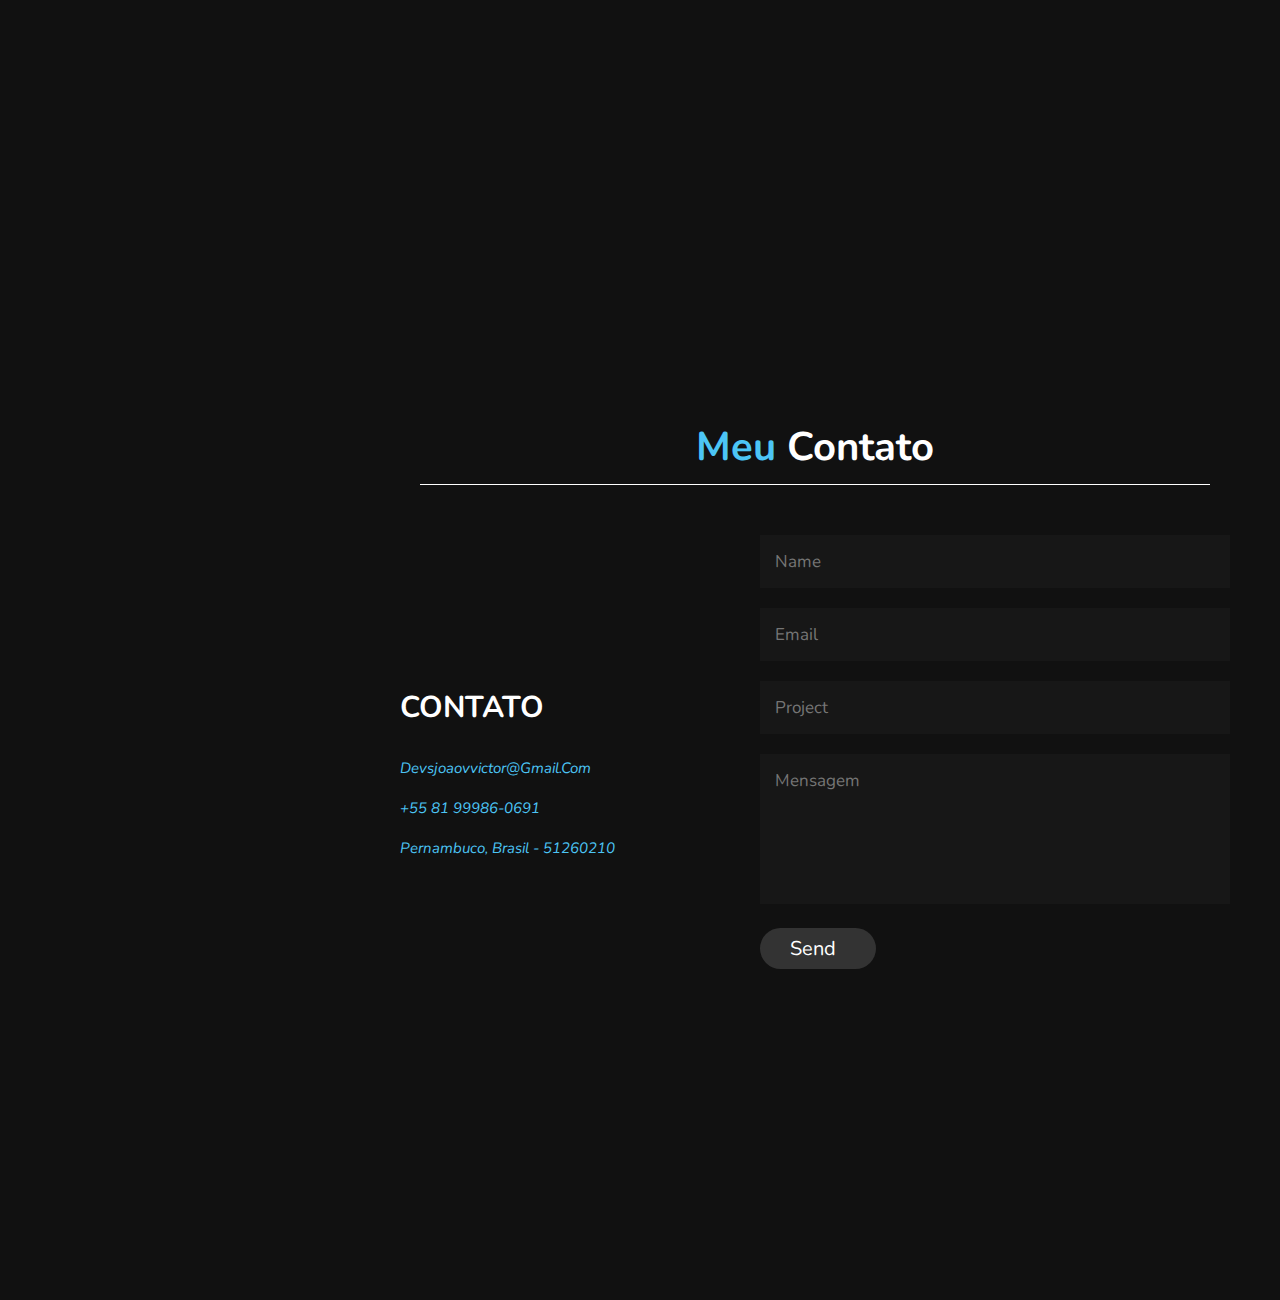
==== commit bd11c670: "finalizando portifolio" ====
--- a/index (3).html
+++ b/index (3).html
@@ -50,7 +50,7 @@
 <h1>Sou <span>João Victor</span></h1>
 
 <p>
-    Lorem ipsum dolor sit amet consectetur adipisicing elit. Similique nobis impedit aspernatur eaque. Praesentium, necessitatibus, suscipit culpa voluptate maiores neque consequuntur veniam quae asperiores minima odit incidunt aut cum est.
+    Comecei a estudar na area de tecnologia esse ano no meu cuso de ánalise e desenvolvimento de sistemas, Também estudo bastante em casa o que aprendo no curso e coloco em prática, pretendo seguir na area de front-end pois é onde mais me identifico.
 </p>
 
 <a href="#sobre"><button class="btn">Quem sou <i class="fas fa-user"></i></button></a>
@@ -81,13 +81,13 @@
     
     
             <div class="box">
-                <span>200+</span>
-                <h3>Clientes </h3>
+                <span>4+</span>
+                <h3>Meses HTML </h3>
             </div>
     
             <div class="box">
-                <span>2+</span>
-                <h3>Prêmios conquistados</h3>
+                <span>4+</span>
+                <h3>Meses CSS</h3>
             </div>
 </div>    
     </div><!--row-->
@@ -102,64 +102,11 @@
     
         <div class="box">
         <i class="fas fa-graduation-cap"></i>
-        <span>2013</span>
-        <h3>Produção Audiovisual</h3>
+        <span>Periodo 2/5</span>
+        <h3>Analise e desenvolvimento de sistemas, Grau Técnico</h3>
         <p>Lorem ipsum dolor sit amet consectetur, adipisicing elit. Porro id accusamus autem temporibus architecto.</p>
             </div>
-            <div class="box">
-                <i class="fas fa-graduation-cap"></i>
-                <span>2022</span>
-                <h3 class="tam">Especialista em Docência e Gestão da EAD</h3>
-                <p>Lorem ipsum dolor sit amet consectetur, adipisicing elit. Porro id accusamus autem temporibus architecto.</p>
-        
-            </div>
-        
-            <div class="box">
-                <i class="fas fa-graduation-cap"></i>
-                <span>2010</span>
-                <h3>Design Gráfico</h3>
-                <p>Lorem ipsum dolor sit amet consectetur, adipisicing elit. Porro id accusamus autem temporibus architecto.</p>
-        
-            </div>
-            <div class="box">
-                <i class="fas fa-graduation-cap"></i>
-                <span>2010</span>
-                <h3>Web Design</h3>
-                <p>Lorem ipsum dolor sit amet consectetur, adipisicing elit. Porro id accusamus autem temporibus architecto.</p>
-        
-            </div>
-        
-            <div class="box">
-                <i class="fas fa-graduation-cap"></i>
-                <span>2022</span>
-                <h3 >Javascript</h3>
-                <p>Lorem ipsum dolor sit amet consectetur, adipisicing elit. Porro id accusamus autem temporibus architecto.</p>
-        
-            </div>
-        
-            <div class="box">
-                <i class="fas fa-graduation-cap"></i>
-                <span>Período 1/3</span>
-                <h3>DSI</h3>
-                <p>Lorem ipsum dolor sit amet consectetur, adipisicing elit. Porro id accusamus autem temporibus architecto.</p>
-        
-            </div>
-        
-            <div class="box">
-                <i class="fas fa-graduation-cap"></i>
-                <span>6º Período (2022)</span>
-                <h3>Licenciatura em História</h3>
-                <p>Lorem ipsum dolor sit amet consectetur, adipisicing elit. Porro id accusamus autem temporibus architecto.</p>
-        
-            </div>
-        
-            <div class="box">
-                <i class="fas fa-graduation-cap"></i>
-                <span>2017</span>
-                <h3>Bacharel em Teologia</h3>
-                <p>Lorem ipsum dolor sit amet consectetur, adipisicing elit. Porro id accusamus autem temporibus architecto.</p>
-        
-            </div>
+      
     
             </div><!--box-container-->
         </section>
@@ -171,20 +118,18 @@
             
             <div class="box-container">
                 <div class="box">
-                    <img src="img/dog.jpg" alt="">
+                    <img src="/img/carros.png" alt="">
                 </div>
             
             <div class="box">
-                <img src="img/Skyscanner.jpg" alt="">
+                <img src="/img/bike.png" alt="">
             </div>
             
             <div class="box">
-                <img src="img/transferir.jpg" alt="">
+                <img src="/img/curry.png" alt="">
             </div>
             
-            <div class="box">
-                <img src="img/youtube.jpg" alt="">
-            </div>
+            
             
             </div>
             
@@ -208,11 +153,11 @@
                             </h3>
             
                             <h3>
-                                <i class="fas fa-phone"> +55 81 98447-5667</i>
+                                <i class="fas fa-phone"> +55 81 99986-0691</i>
                             </h3>
             
                             <h3>
-                                <i class="fas fa-map-marker-alt"> Pernambuco, Brasil - 52081-370</i>
+                                <i class="fas fa-map-marker-alt"> Pernambuco, Brasil - 51260210</i>
                             </h3>
             
                         </div>
--- a/portifolio (1).css
+++ b/portifolio (1).css
@@ -321,4 +321,125 @@
 
 .portifolio .box-container .box:hover img{
     transform: scale(1.2);
-}+}
+
+
+.contato .row{
+    display: flex;
+    align-items: center;
+    justify-content: center;
+    flex-wrap: wrap;
+}
+
+.contato .row .content{
+    flex: 1 1 30rem;
+    padding: 4rem;
+    padding-bottom: 0;
+}
+
+.contato .row form{
+    flex: 1 1 45rem;
+    padding: 2rem;
+    margin: 2rem;
+    margin-bottom: 4rem;
+}
+
+.contato .row form .box{
+    padding: 1.5rem;
+    margin: 1rem 0;
+    background: #3333;
+    color: #fff;
+    text-transform: none;
+    font-size: 1.7rem;
+    width: 100%;
+}
+
+.contato .row .box::placeholder{
+    text-transform: capitalize;
+}
+
+.contato .row form .mensagem{
+    height: 15rem;
+    resize: none;
+}
+
+.contato .row .content .title{
+    text-transform: uppercase;
+    color: #fff;
+    font-size: 3rem;
+    padding-bottom: 2rem;
+}
+
+.contato .row .content .info h3{
+    display: flex;
+    align-items: center;
+    font-size: 1.5rem;
+    color: #eee;
+    padding: 1rem 0;
+    font-weight: normal;
+}
+
+.contato .row .content .info h3 i{
+    padding-right: 1rem;
+    color: var(--blue);
+}
+
+@media(max-width:1200px){
+
+    html{
+            font-size: 55%;
+        }
+    .home{
+            padding: 1rem 4rem;
+        }
+    
+    @media(max-width:991px) {
+    
+    header{
+        left: -120%;
+    }
+    #menu{
+        display: block;
+    }
+    header.toggle{
+        left: 0%;
+    }
+    body{
+        padding: 0;
+    }
+    
+}
+
+@media (max-width:768px){
+    html{
+        font-size: 50%;
+    }
+    
+    
+    }
+    
+    @media (max-width:400px){
+        header{
+            width: 100vw;
+        }
+        .heading{
+            margin: 0 3rem;
+        }
+        .sobre .row .counter .box{
+            width: 100%;
+        }
+        .education .box-container .box{
+            width: 100%;
+        }
+        .portifolio .box-container .box{
+            width: 100%;
+        }
+        .contato .row form{
+            margin: 3rem 0;
+        }
+        
+    }/*400*/
+    
+    }/*@media*/
+    
+    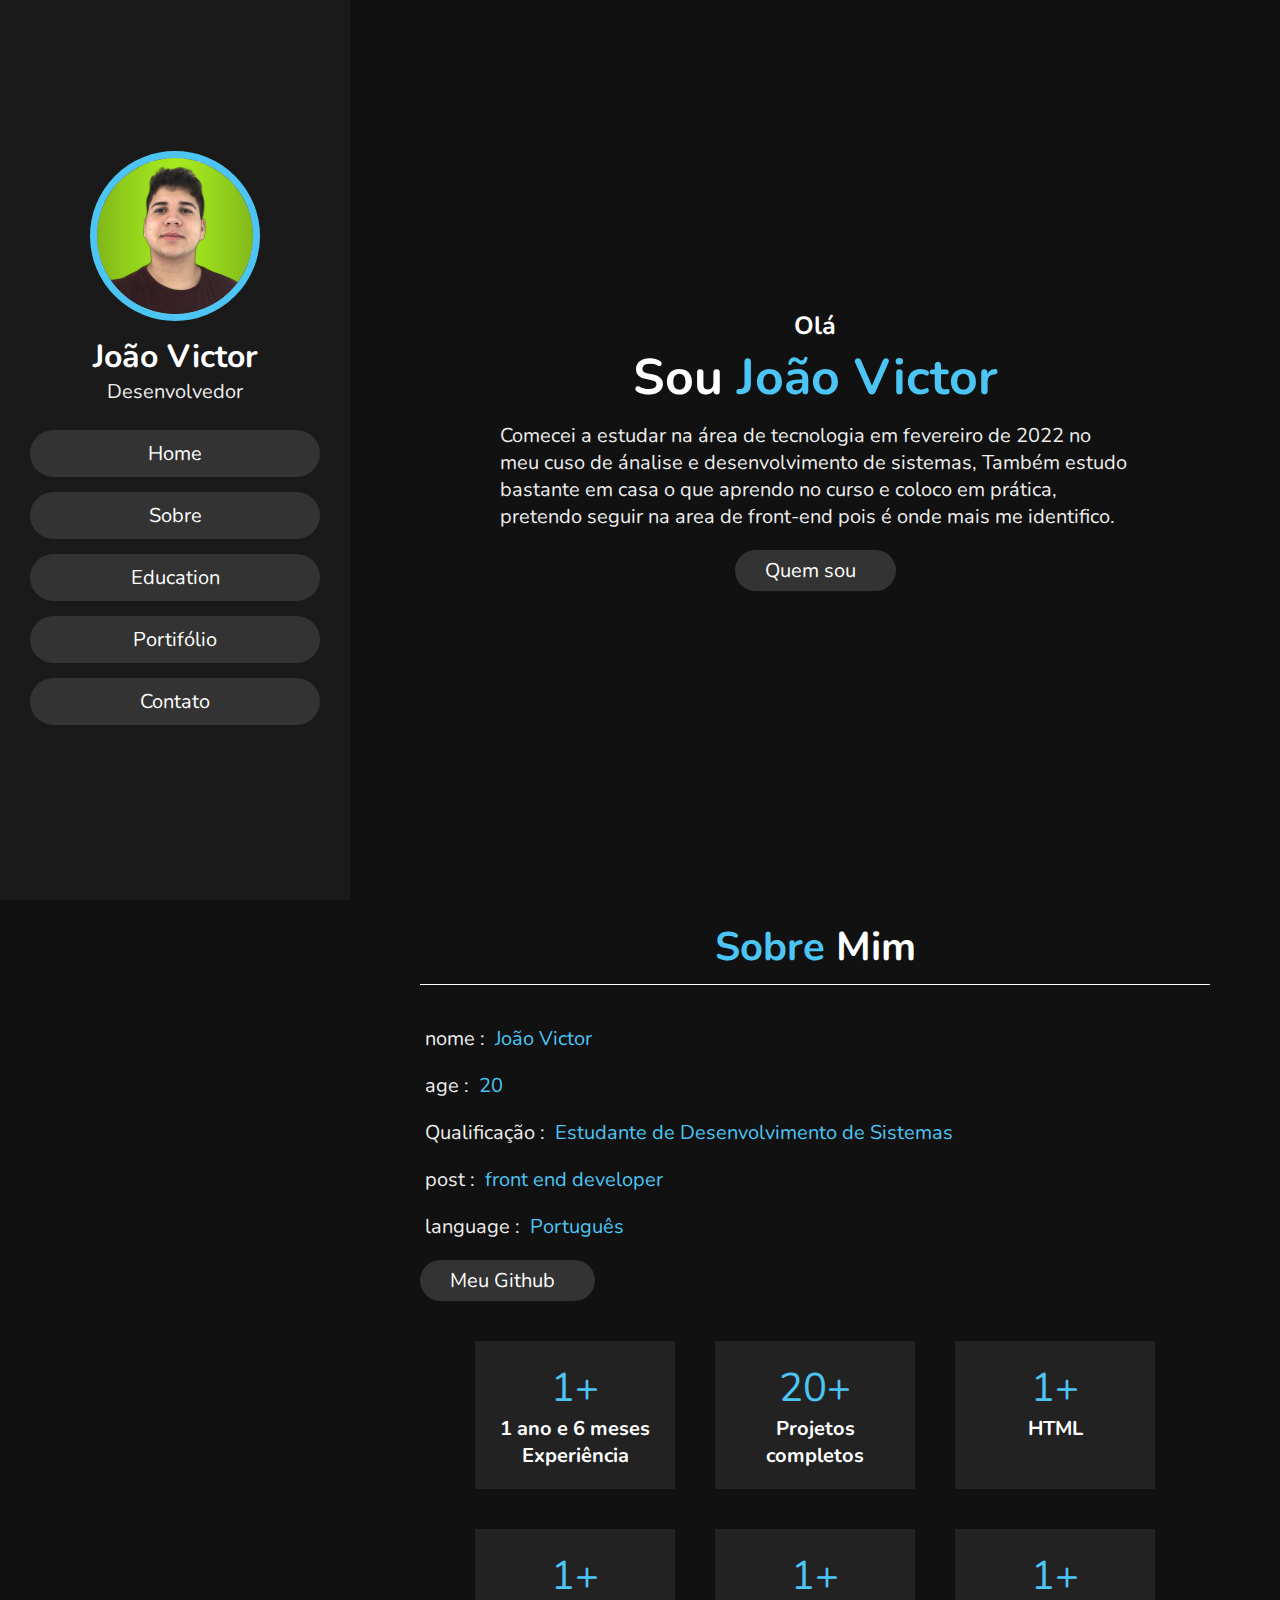
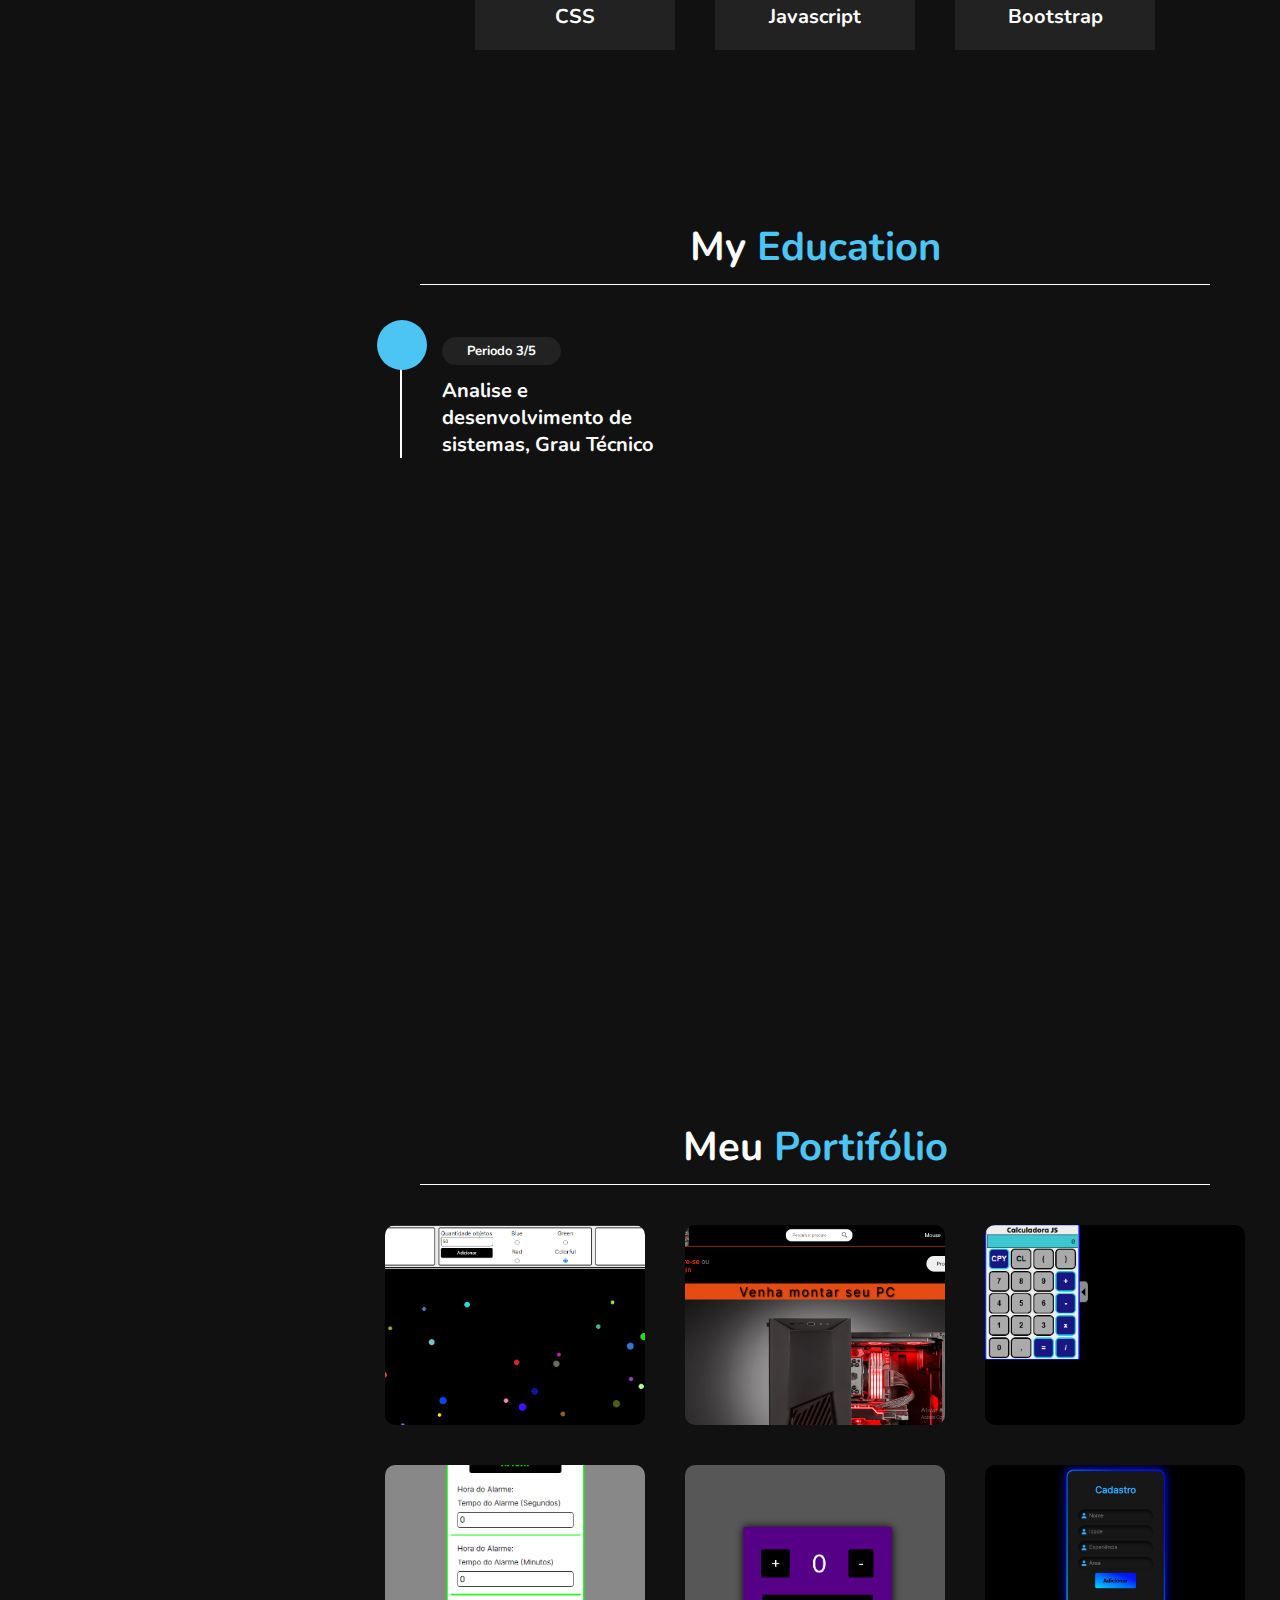
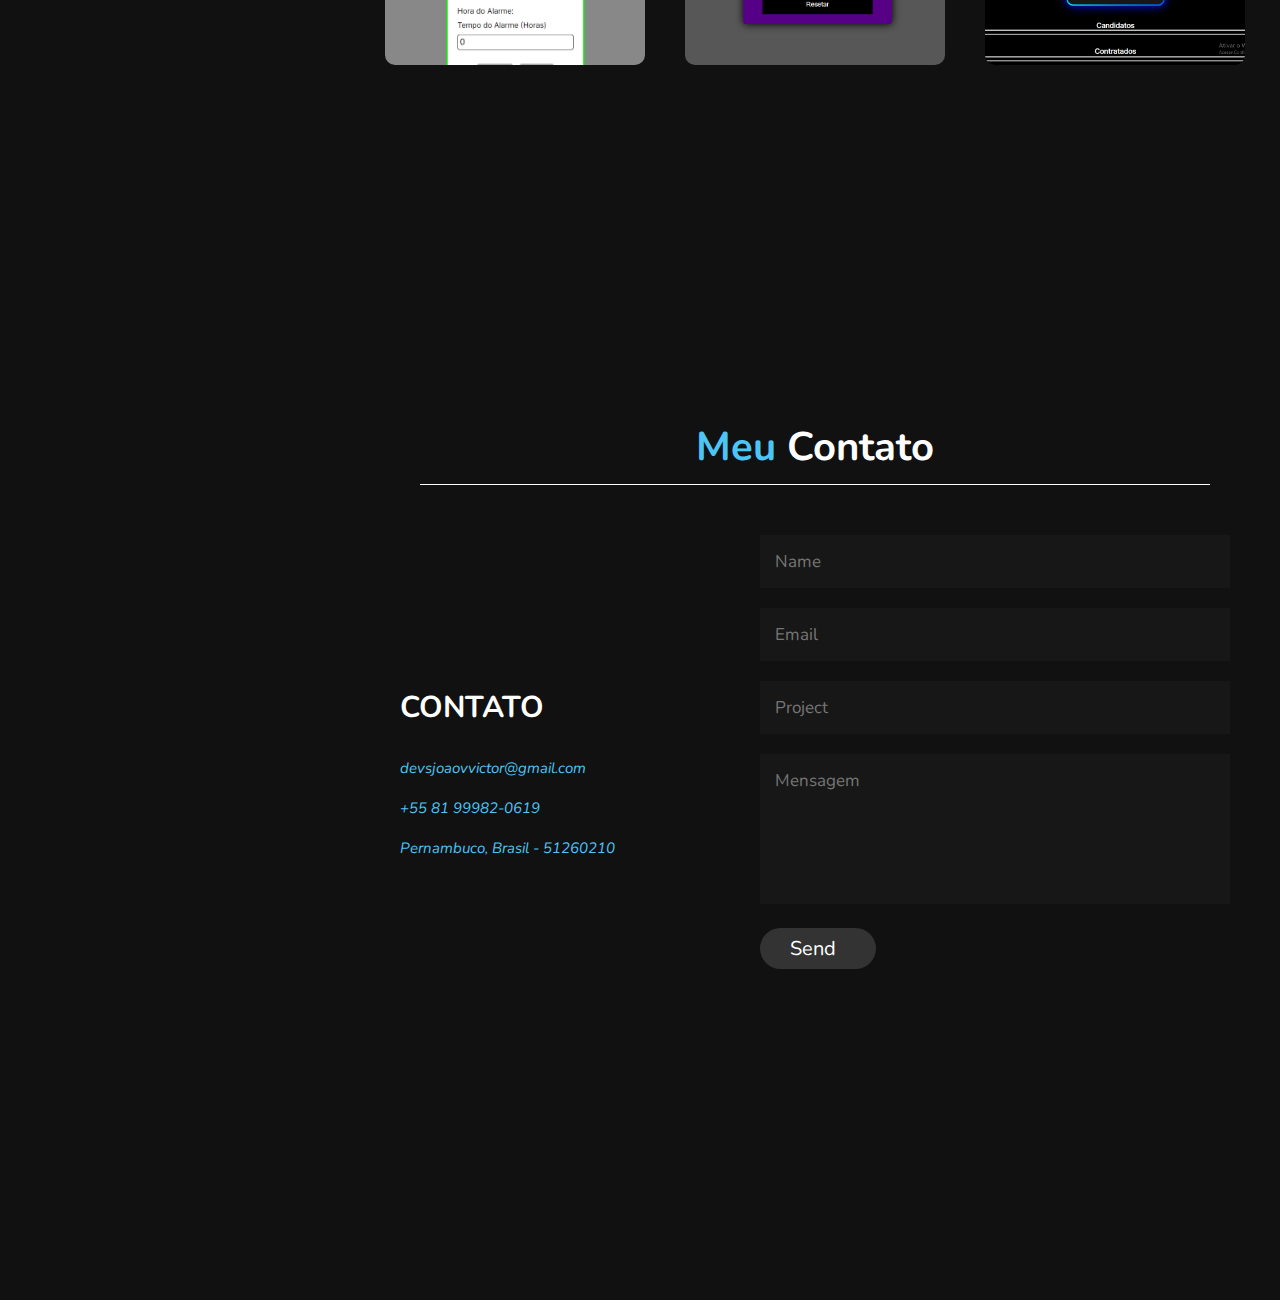
==== commit 129f540d: "atualizando portfolio" ====
--- a/index (3).html
+++ b/index (3).html
@@ -50,7 +50,7 @@
 <h1>Sou <span>João Victor</span></h1>
 
 <p>
-    Comecei a estudar na area de tecnologia esse ano no meu cuso de ánalise e desenvolvimento de sistemas, Também estudo bastante em casa o que aprendo no curso e coloco em prática, pretendo seguir na area de front-end pois é onde mais me identifico.
+    Comecei a estudar na área de tecnologia em fevereiro de 2022 no meu cuso de ánalise e desenvolvimento de sistemas, Também estudo bastante em casa o que aprendo no curso e coloco em prática, pretendo seguir na area de front-end pois é onde mais me identifico.
 </p>
 
 <a href="#sobre"><button class="btn">Quem sou <i class="fas fa-user"></i></button></a>
@@ -62,16 +62,16 @@
     <div class="row">
         <div class="info">
             <h3><span>nome : </span> João Victor</h3>
-            <h3><span>age : </span>19</h3>
+            <h3><span>age : </span>20</h3>
             <h3><span>Qualificação : </span>Estudante de Desenvolvimento de Sistemas</h3>
             <h3><span>post : </span> front end developer</h3>
         <h3><span>language : </span>Português</h3>
-        <a href="#"><button class="btn">download CV <i class="fas fa-download"></i></button></a>
+        <a href="https://github.com/Victor87dev"><button class="btn">Meu Github<i class="fas fa-download"></i></button></a>
         </div>
         <div class="counter">
             <div class="box">
-                <span>6+</span>
-                <h3>meses de Experiência</h3>
+                <span>1+</span>
+                <h3>1 ano e 6 meses Experiência</h3>
             </div>
 
             <div class="box">
@@ -81,14 +81,26 @@
     
     
             <div class="box">
-                <span>4+</span>
-                <h3>Meses HTML </h3>
-            </div>
-    
-            <div class="box">
-                <span>4+</span>
-                <h3>Meses CSS</h3>
-            </div>
+                <span>1+</span>
+                <h3>HTML</h3>
+            </div>
+    
+            <div class="box">
+                <span>1+</span>
+                <h3>CSS</h3>
+            </div>
+
+            <div class="box">
+                <span>1+</span>
+                <h3>Javascript</h3>
+            </div>
+
+            <div class="box">
+                <span>1+</span>
+                <h3>Bootstrap</h3>
+            </div>
+
+
 </div>    
     </div><!--row-->
 </section>
@@ -102,9 +114,8 @@
     
         <div class="box">
         <i class="fas fa-graduation-cap"></i>
-        <span>Periodo 2/5</span>
+        <span>Periodo 3/5</span>
         <h3>Analise e desenvolvimento de sistemas, Grau Técnico</h3>
-        <p>Lorem ipsum dolor sit amet consectetur, adipisicing elit. Porro id accusamus autem temporibus architecto.</p>
             </div>
       
     
@@ -118,19 +129,29 @@
             
             <div class="box-container">
                 <div class="box">
-                    <img src="/img/carros.png" alt="">
+                    <img src="/img/criandoBolas.png" alt="">
                 </div>
             
             <div class="box">
-                <img src="/img/bike.png" alt="">
-            </div>
-            
-            <div class="box">
-                <img src="/img/curry.png" alt="">
-            </div>
-            
-            
-            
+                <img src="/img/sombriGames.png" alt="">
+            </div>
+            
+            <div class="box">
+                <img src="/img/imgCalculadora.png" alt="">
+            </div>
+
+            <div class="box">
+                <img src="/img/alarme.png" alt=""> 
+            </div>
+
+            <div class="box">
+                <img src="/img/contador.png" alt=""> 
+            </div>
+
+            <div class="box">
+                <img src="/img/projetoContratos.png" alt=""> 
+            </div>
+        
             </div>
             
             
@@ -153,7 +174,7 @@
                             </h3>
             
                             <h3>
-                                <i class="fas fa-phone"> +55 81 99986-0691</i>
+                                <i class="fas fa-phone"> +55 81 99982-0619</i>
                             </h3>
             
                             <h3>
--- a/portifolio (1).css
+++ b/portifolio (1).css
@@ -2,273 +2,270 @@
 
 :root{
 
-    --blue:#4cc5f5;
-    /*--yellow:#f9ca24;*/
+--blue:#4cc5f5;
+/*--yellow:#f9ca24;*/
 }
 
 *{
-    font-family: 'Nunito', sans-serif;
-    margin: 0;
-    padding: 0;
-    box-sizing: border-box;
-    text-decoration: none;
-    outline: none;
-    border: none;
-    text-transform: capitalize;
-    transition: all .2s linear;
+font-family: 'Nunito', sans-serif;
+margin: 0;
+padding: 0;
+box-sizing: border-box;
+text-decoration: none;
+outline: none;
+border: none;
+transition: all .2s linear;
 }
 
 *::selection{
-    background: var(--blue);
-    color: #333;
+background: var(--blue);
+color: #333;
 }
 
 html{
-    font-size: 62.5%;
-    overflow-x: hidden;
+font-size: 62.5%;
+overflow-x: hidden;
 }
 html::-webkit-scrollbar{
-    width: 1.4rem;
+width: 1.4rem;
 }
 html::-webkit-scrollbar-track{
-    background: #222;
+background: #222;
 }
 html::-webkit-scrollbar-thumb{
-    background: var(--blue);
+background: var(--blue);
 }
 body{
-    background: #111;
-    overflow-x: hidden;
-    padding-left: 35rem;
+background: #111;
+overflow-x: hidden;
+padding-left: 35rem;
     
 }
 
 section{
-
-    min-height: 100vh;
-    padding: 1rem;
+min-height: 100vh;
+padding: 1rem;
 }
 
 
 .btn{
-    padding: .7rem 3rem;
-    background: #333;
-    color: #fff;
-    cursor: pointer;
-    margin-top: 1rem;
-    font-size: 2rem;
-    border-radius: 5rem;
+padding: .7rem 3rem;
+background: #333;
+color: #fff;
+cursor: pointer;
+margin-top: 1rem;
+font-size: 2rem;
+border-radius: 5rem;
 }
 
 .btn i {
-    padding: 0 .5rem;
-    font-size: 1.8rem;
+padding: 0 .5rem;
+font-size: 1.8rem;
 }
 
 .btn:hover{
-    background: var(--blue);
-}
-
-.heading{
-    text-align: center;
-    margin: 0 6rem;
-    font-size: 4rem;
-    padding: 1rem;
-    border-bottom: .1rem solid #fff;
-    color: #fff;
+background: var(--blue);
+}
+
+.heading{text-align: center;
+margin: 0 6rem;
+font-size: 4rem;
+padding: 1rem;
+border-bottom: .1rem solid #fff;
+color: #fff;
 }
 
 .heading span{
-    color: var(--blue);
+color: var(--blue);
 }
 
 header{
-        position: fixed;
-        top: 0;
-        left: 0;
-        z-index: 1000;
-        height: 100%;
-        width: 35rem;
-        background: #1a1a1a;
-        display: flex;
-        align-items: center;
-        justify-content: center;
-        flex-flow: column;
-        text-align: center;
+position: fixed;
+top: 0;
+left: 0;
+z-index: 1000;
+height: 100%;
+width: 35rem;
+background: #1a1a1a;
+display: flex;
+align-items: center;
+justify-content: center;
+flex-flow: column;
+text-align: center;
 }
 
 header .user img{
-        height: 17rem;
-        width: 17rem;
-        border-radius: 50%;
-        object-fit: cover;
-        margin-bottom: 1rem;
-        border: .7rem solid var(--blue);
+height: 17rem;
+width: 17rem;
+border-radius: 50%;
+object-fit: cover;
+margin-bottom: 1rem;
+border: .7rem solid var(--blue);
 }
 
 header .user .nome{
-        font-size: 3.2rem;
-        color: #fff;
+font-size: 3.2rem;
+color: #fff;
 }
 
 header .user .post{
-        font-size: 2rem;
-        color: #eee;
+font-size: 2rem;
+color: #eee;
 }
 
 header .navbar{
-            width: 100%;
+width: 100%;
         
 }
 
 header .navbar ul{
-            list-style: none;
-            padding: 1rem 3rem;
+list-style: none;
+padding: 1rem 3rem;
 }
 
 header .navbar ul li a{
-            display: block;
-            padding: 1rem;
-            margin: 1.5rem 0;
-            background: #333;
-            color: #fff;
-            font-size: 2rem;
-            border-radius: 5rem;
+display: block;
+padding: 1rem;
+margin: 1.5rem 0;
+background: #333;
+color: #fff;
+font-size: 2rem;
+border-radius: 5rem;
 }      
 
 header .navbar ul li a:hover{
-            background: var(--blue);
+background: var(--blue);
 }        
 
  #menu{
-            position: fixed;
-            top:2rem; 
-            right:2rem;
-            background:#333;
-            color:#fff;
-            cursor: pointer;
-            font-size: 2.5rem;
-            padding:1rem 1.5rem;
-            z-index: 1000;
-            display: none;
+position: fixed;
+top:2rem; 
+right:2rem;
+background:#333;
+color:#fff;
+cursor: pointer;
+font-size: 2.5rem;
+padding:1rem 1.5rem;
+z-index: 1000;
+display: none;
 }
     
 
 .home{
-    display: flex;
-    justify-content: center;
-    align-items: center;
-    flex-flow: column;
-    padding: 0 15rem;
+display: flex;
+justify-content: center;
+align-items: center;
+flex-flow: column;
+padding: 0 15rem;
 }
 
 .home h3{
-    font-size: 2.5rem;
-    color: #fff;
+font-size: 2.5rem;
+color: #fff;
 }
 
 .home h1{
-    font-size: 5rem;
-    color: #fff;
+font-size: 5rem;
+color: #fff;
 }
 
 .home h1 span{
-    color: var(--blue);
+color: var(--blue);
 }
 
 .home p{
-    font-size: 2rem;
-    color: #eee;
-    padding: 1rem 0;
+font-size: 2rem;
+color: #eee;
+padding: 1rem 0;
 }
 
 .sobre .row{
-    display: flex;
-    align-items: center;
-    justify-content: center;
-    flex-wrap: wrap;
-    padding: 1rem 0;
+display: flex;
+align-items: center;
+justify-content: center;
+flex-wrap: wrap;
+padding: 1rem 0;
 }
 
 .sobre .row .info{
-    flex: 1 1 48rem;
-    padding: 2rem 1rem;
-    padding-left: 6rem;
+flex: 1 1 48rem;
+padding: 2rem 1rem;
+padding-left: 6rem;
 }
 
 .sobre .row .info h3{
-    font-size: 2rem;
-    color: var(--blue);
-    padding: 1rem 0;
-    font-weight: normal;
+font-size: 2rem;
+color: var(--blue);
+padding: 1rem 0;
+font-weight: normal;
 }
 
 .sobre .row .info h3 span{
-    color: #eee;
-    padding: 0.5rem;
+color: #eee;
+padding: 0.5rem;
 }
 
 .sobre .row .counter{
-    flex: 1 1 48rem;
-    display: flex;
-    justify-content: center;
-    flex-wrap: wrap;
+flex: 1 1 48rem;
+display: flex;
+justify-content: center;
+flex-wrap: wrap;
 }
 
 .sobre .row .counter .box{
-    width: 20rem;
-    background: #222;
-    text-align: center;
-    padding: 2rem;
-    margin: 2rem;
+width: 20rem;
+background: #222;
+text-align: center;
+padding: 2rem;
+margin: 2rem;
 }
 
 .sobre .row .counter .box span{
-    font-size: 4rem;
-    color: var(--blue);
+font-size: 4rem;
+color: var(--blue);
 }
 
 .sobre .row .counter .box h3{
-    font-size: 2rem;
-    color: #fff;
+font-size: 2rem;
+color: #fff;
 }
 
 
 .education .box-container{
-    display: flex;
-    align-items: center;
-    justify-content: space-between;
-    flex-wrap: wrap;
-    padding: 1rem 0;
-    padding-left: 3rem;
+display: flex;
+align-items: center;
+justify-content: space-between;
+flex-wrap: wrap;
+padding: 1rem 0;
+padding-left: 3rem;
 }
 
 .education .box-container .box{
-    width: 27rem;
-    margin: 4rem 1rem;
-    padding-left: 4rem;
-    border-left: .2rem solid #fff;
-    position: relative;
+width: 27rem;
+margin: 4rem 1rem;
+padding-left: 4rem;
+border-left: .2rem solid #fff;
+position: relative;
 }
 
 .education .box-container .box span{
-    font-size: 1.3rem;
-    background: #222;
-    color: #fff;
-    border-radius: 5rem;
-    padding: .5rem 2.5rem;
+font-size: 1.3rem;
+background: #222;
+color: #fff;
+border-radius: 5rem;
+padding: .5rem 2.5rem;
 }
 
 .education .box-container .box h3{
-    font-size: 2rem;
-    color: #fff;
-    padding-top: 1.5rem;
+font-size: 2rem;
+color: #fff;
+padding-top: 1.5rem;
 }
 
 .education .box-container .box .tam{
-    font-size: 1.7rem;
-    color: #fff;
-    padding-top: 1.5rem;
+font-size: 1.7rem;
+color: #fff;
+padding-top: 1.5rem;
 }
 
 /*.education .box-container .box .tam2{
@@ -278,168 +275,165 @@
 }*/
 
 .education .box-container .box p{
-    font-size: 1.4rem;
-    color: #4cc5f5;
-    padding: 1rem 0;
+font-size: 1.4rem;
+color: #4cc5f5;
+padding: 1rem 0;
 }
 
 .education .box-container .box i{
-    position: absolute;
-    top: -1.5rem; left: -2.5rem;
-    height: 5rem;
-    width: 5rem;
-    border-radius: 50%;
-    line-height: 5rem;
-    text-align: center;
-    font-size: 2rem;
-    color: #fff;
-    background: var(--blue);
+position: absolute;
+top: -1.5rem; left: -2.5rem;
+height: 5rem;
+width: 5rem;
+border-radius: 50%;
+line-height: 5rem;
+text-align: center;
+font-size: 2rem;
+color: #fff;
+background: var(--blue);
 }
 
 .portifolio .box-container {
-    display: flex;
-    align-items: center;
-    justify-content: center;
-    flex-wrap: wrap;
-    padding: 2rem 0;
+display: flex;
+align-items: center;
+justify-content: center;
+flex-wrap: wrap;
+padding: 2rem 0;
 }
 
 .portifolio .box-container .box{
-    height: 20rem;
-    width: 26rem;
-    border-radius: 1rem;
-    margin: 2rem;
-    overflow: hidden;
-    cursor: pointer;
+height: 20rem;
+width: 26rem;
+border-radius: 1rem;
+margin: 2rem;
+overflow: hidden;
+cursor: pointer;
 }
 
 .portifolio .box-container .box img{
-    height: 100%;
-    width: 100%;
-    object-fit: cover;
+height: 100%;
+width: 100%;
+object-fit: cover;
 }
 
 .portifolio .box-container .box:hover img{
-    transform: scale(1.2);
+transform: scale(1.2);
 }
 
 
 .contato .row{
-    display: flex;
-    align-items: center;
-    justify-content: center;
-    flex-wrap: wrap;
+display: flex;
+align-items: center;
+justify-content: center;
+flex-wrap: wrap;
 }
 
 .contato .row .content{
-    flex: 1 1 30rem;
-    padding: 4rem;
-    padding-bottom: 0;
+flex: 1 1 30rem;
+padding: 4rem;
+padding-bottom: 0;
 }
 
 .contato .row form{
-    flex: 1 1 45rem;
-    padding: 2rem;
-    margin: 2rem;
-    margin-bottom: 4rem;
+flex: 1 1 45rem;
+padding: 2rem;
+margin: 2rem;
+margin-bottom: 4rem;
 }
 
 .contato .row form .box{
-    padding: 1.5rem;
-    margin: 1rem 0;
-    background: #3333;
-    color: #fff;
-    text-transform: none;
-    font-size: 1.7rem;
-    width: 100%;
+padding: 1.5rem;
+margin: 1rem 0;
+background: #3333;
+color: #fff;
+text-transform: none;
+font-size: 1.7rem;
+width: 100%;
 }
 
 .contato .row .box::placeholder{
-    text-transform: capitalize;
+text-transform: capitalize;
 }
 
 .contato .row form .mensagem{
-    height: 15rem;
-    resize: none;
+height: 15rem;
+resize: none;
 }
 
 .contato .row .content .title{
-    text-transform: uppercase;
-    color: #fff;
-    font-size: 3rem;
-    padding-bottom: 2rem;
+text-transform: uppercase;
+color: #fff;
+font-size: 3rem;
+padding-bottom: 2rem;
 }
 
 .contato .row .content .info h3{
-    display: flex;
-    align-items: center;
-    font-size: 1.5rem;
-    color: #eee;
-    padding: 1rem 0;
-    font-weight: normal;
+display: flex;
+align-items: center;
+font-size: 1.5rem;
+color: #eee;
+padding: 1rem 0;
+font-weight: normal;
 }
 
 .contato .row .content .info h3 i{
-    padding-right: 1rem;
-    color: var(--blue);
+padding-right: 1rem;
+color: var(--blue);
 }
 
 @media(max-width:1200px){
 
-    html{
-            font-size: 55%;
-        }
-    .home{
-            padding: 1rem 4rem;
-        }
-    
-    @media(max-width:991px) {
-    
-    header{
-        left: -120%;
-    }
-    #menu{
-        display: block;
-    }
-    header.toggle{
-        left: 0%;
-    }
-    body{
-        padding: 0;
-    }
-    
+html{
+  font-size: 55%;
+}
+.home{
+  padding: 1rem 4rem;
+}
+    
+@media(max-width:991px) {
+    
+header{
+  left: -120%;
+}
+#menu{
+  display: block;
+}
+header.toggle{
+  left: 0%;
+}
+body{
+  padding: 0;
+} 
 }
 
 @media (max-width:768px){
-    html{
-        font-size: 50%;
-    }
-    
-    
-    }
-    
-    @media (max-width:400px){
-        header{
-            width: 100vw;
-        }
-        .heading{
-            margin: 0 3rem;
-        }
-        .sobre .row .counter .box{
-            width: 100%;
-        }
-        .education .box-container .box{
-            width: 100%;
-        }
-        .portifolio .box-container .box{
-            width: 100%;
-        }
-        .contato .row form{
-            margin: 3rem 0;
-        }
+html{
+  font-size: 50%;
+}
+}
+    
+@media (max-width:400px){
+header{
+  width: 100vw;
+}
+.heading{
+  margin: 0 3rem;
+}
+.sobre .row .counter .box{
+  width: 100%;
+}
+.education .box-container .box{
+  width: 100%;
+}
+.portifolio .box-container .box{
+  width: 100%;
+}
+.contato .row form{
+  margin: 3rem 0;
+}
         
-    }/*400*/
-    
-    }/*@media*/
+}/*400*/
+    
+}/*@media*/
     
     